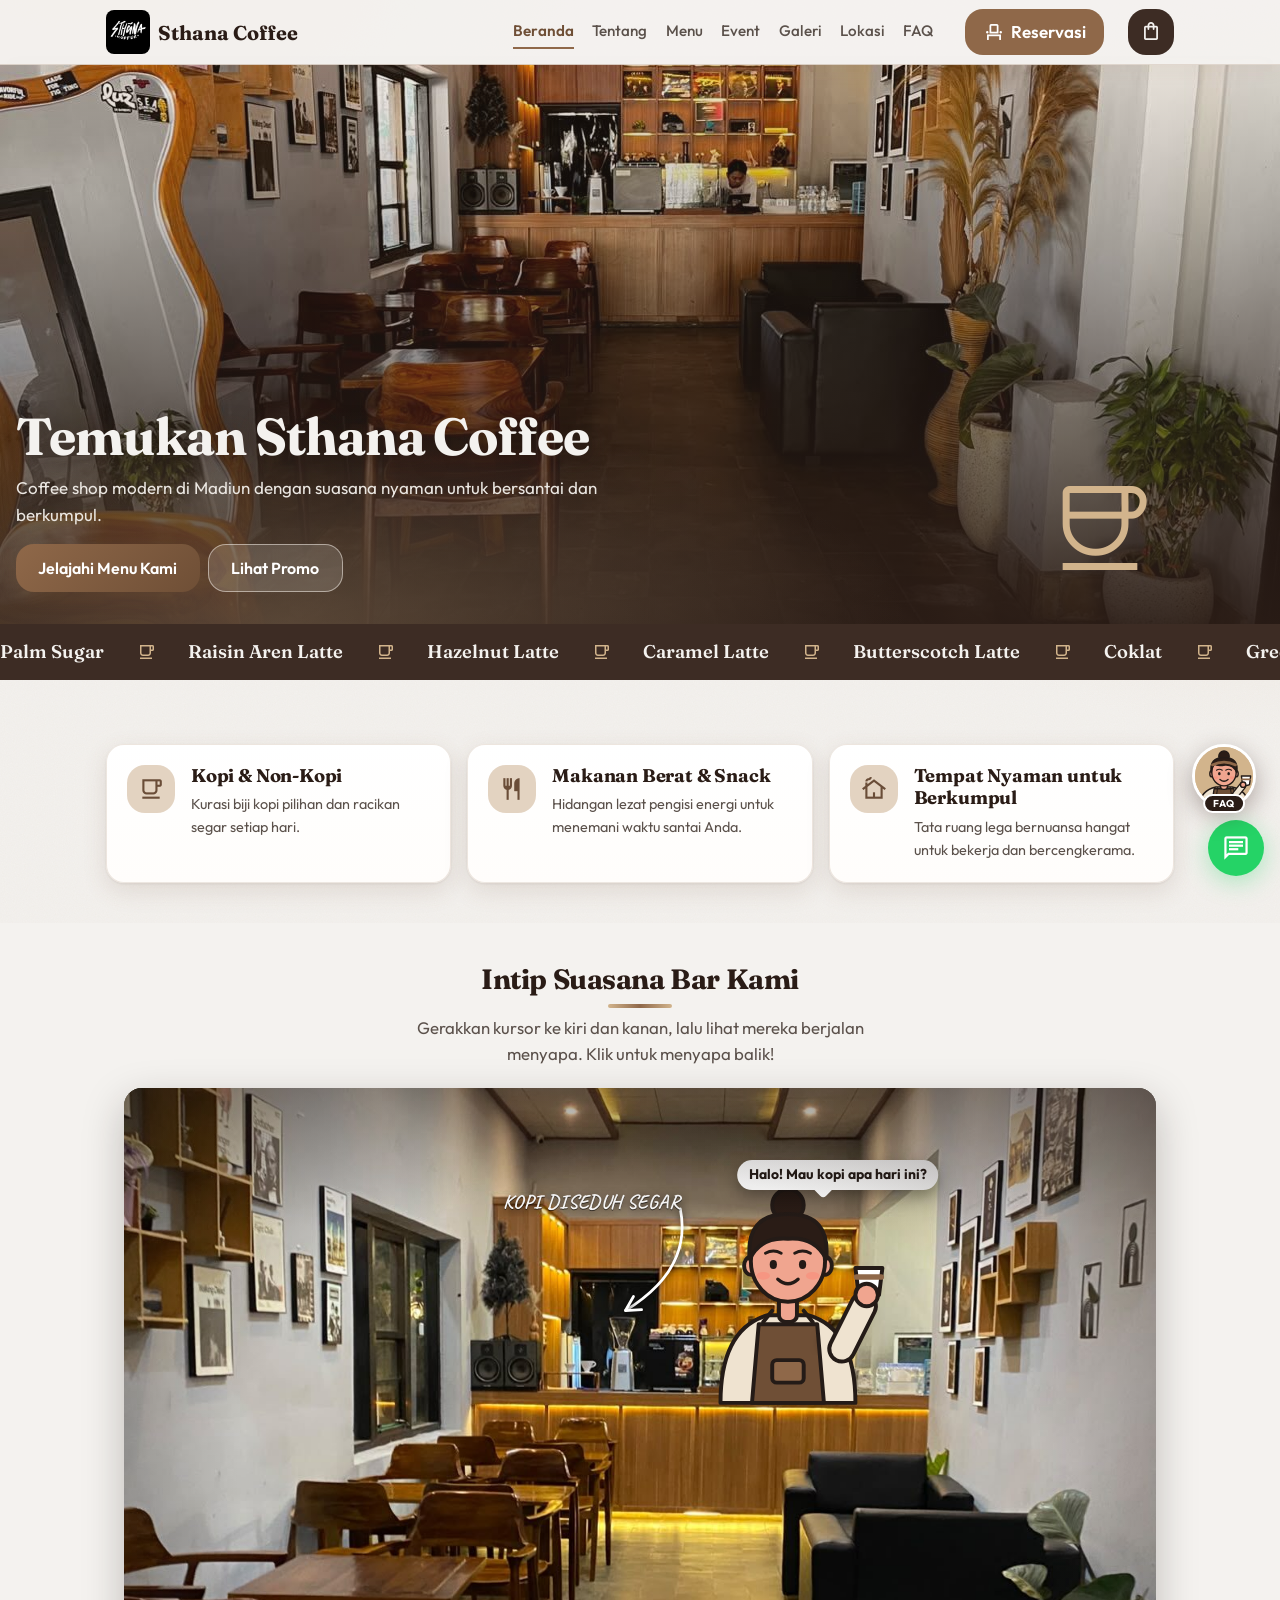
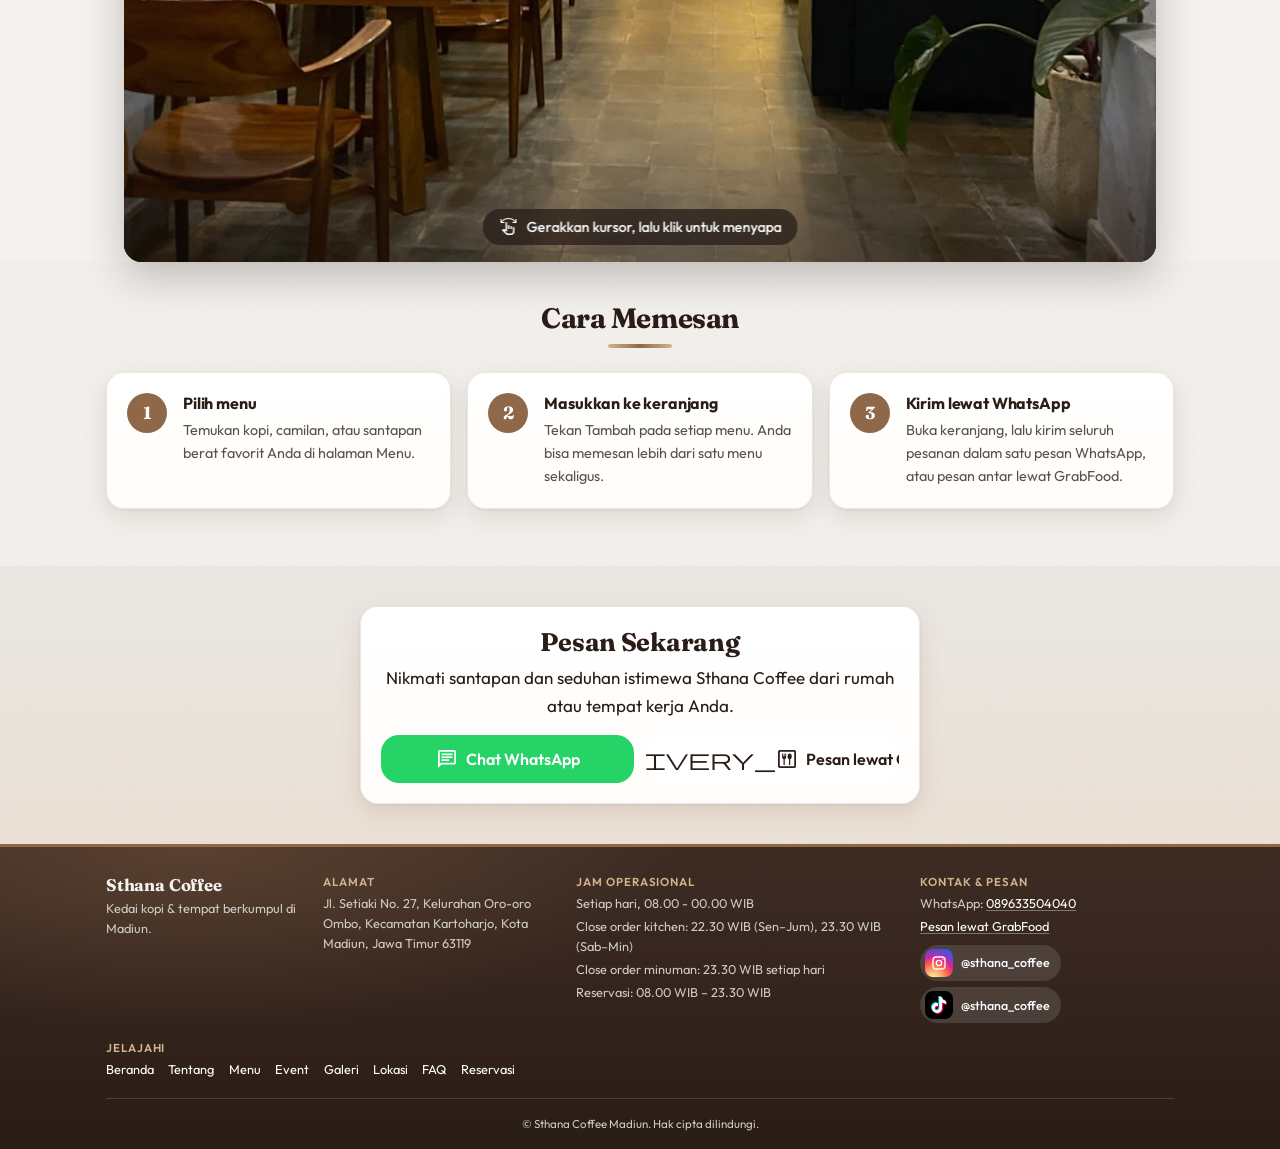
==== sthana-coffee-web-v6-kopi/index.html @ 9f163d25 "Initial commit: website Sthana Coffee" ====
<!DOCTYPE html>
<html lang="id">
<head>
  <meta charset="UTF-8">
  <meta name="viewport" content="width=device-width, initial-scale=1">
  <title>Sthana Coffee Madiun | Kopi, Makanan, dan Tempat Nyaman</title>
  <meta name="description" content="Coffee shop modern di Madiun dengan suasana nyaman untuk bersantai dan berkumpul.">
  <script>try{var r=document.documentElement;if(sessionStorage.getItem('sthana-seen'))r.classList.add('no-loader');if(sessionStorage.getItem('sthana-nav')){r.classList.add('trans-in');sessionStorage.removeItem('sthana-nav')}}catch(e){}</script>
  <link rel="preconnect" href="https://fonts.googleapis.com">
  <link rel="preconnect" href="https://fonts.gstatic.com" crossorigin>
  <link href="https://fonts.googleapis.com/css2?family=Fraunces:ital,opsz,wght@0,9..144,600;0,9..144,700;1,9..144,600&family=Outfit:wght@400;500;600;700&display=swap" rel="stylesheet">
  <link href="https://fonts.googleapis.com/css2?family=Material+Symbols+Outlined" rel="stylesheet">
  <link href="https://fonts.googleapis.com/css2?family=Caveat:wght@600;700&display=swap" rel="stylesheet">
  <link rel="stylesheet" href="style.css">
  <link rel="stylesheet" href="warm.css">
  <link rel="stylesheet" href="chatbot.css">
  <link rel="stylesheet" href="bar-scene.css">
</head>
<body data-page="home">

  <div class="preloader" id="preloader" aria-hidden="true">
    <img src="images/logo.png" alt="">
    <p>Sthana Coffee</p>
    <span class="preloader__bar"></span>
  </div>

  <header class="navbar">
    <div class="container navbar__inner">
      <a href="index.html" class="brand">
        <img src="images/logo.png" alt="Logo Sthana Coffee" class="brand__logo" width="44" height="44">
        <span class="brand__name">Sthana Coffee</span>
      </a>
      <nav class="navbar__links" aria-label="Navigasi utama"><a href="index.html" class="is-active" aria-current="page">Beranda</a><a href="tentang.html">Tentang</a><a href="menu.html">Menu</a><a href="event.html">Event</a><a href="galeri.html">Galeri</a><a href="lokasi.html">Lokasi</a><a href="faq.html">FAQ</a></nav>
      <a class="navbar__cta" href="reservasi.html"><span class="material-symbols-outlined">event_seat</span>Reservasi</a>
      <button class="navbar__cart" type="button" data-open-cart aria-label="Buka keranjang pesanan">
        <span class="material-symbols-outlined">shopping_bag</span>
        <span class="badge" data-cart-badge hidden>0</span>
      </button>
    </div>
  </header>

  <main>

      <section class="hero" id="hero">
        <img src="images/hero.jpg" alt="Suasana Sthana Coffee" class="hero__bg">
        <div class="container hero__content">
          <h1>Temukan Sthana Coffee</h1>
          <p>Coffee shop modern di Madiun dengan suasana nyaman untuk bersantai dan berkumpul.</p>
          <div class="hero__actions">
            <a href="menu.html" class="btn btn--primary">Jelajahi Menu Kami</a>
            <a href="menu.html#promo" class="btn btn--ghost">Lihat Promo</a>
          </div>
        </div>
      </section>

      <section class="section">
        <div class="container grid grid--3">
          <article class="card feature">
            <span class="material-symbols-outlined feature__icon">local_cafe</span>
            <div><h2>Kopi &amp; Non-Kopi</h2><p>Kurasi biji kopi pilihan dan racikan segar setiap hari.</p></div>
          </article>
          <article class="card feature">
            <span class="material-symbols-outlined feature__icon">restaurant</span>
            <div><h2>Makanan Berat &amp; Snack</h2><p>Hidangan lezat pengisi energi untuk menemani waktu santai Anda.</p></div>
          </article>
          <article class="card feature">
            <span class="material-symbols-outlined feature__icon">cottage</span>
            <div><h2>Tempat Nyaman untuk Berkumpul</h2><p>Tata ruang lega bernuansa hangat untuk bekerja dan bercengkerama.</p></div>
          </article>
        </div>
      </section>

      <section class="bar-section" id="suasana-bar" aria-labelledby="barTitle">
        <div class="container">
          <h2 class="section__title" id="barTitle">Intip Suasana Bar Kami</h2>
          <p class="section__lead">Gerakkan kursor ke kiri dan kanan, lalu lihat mereka berjalan menyapa. Klik untuk menyapa balik!</p>
        </div>
        <div class="bar-stage" id="barStage" tabindex="0" role="group" aria-label="Foto bar Sthana Coffee interaktif. Gunakan tombol panah kiri dan kanan untuk berpindah karakter, Enter untuk menyapa.">
          <div class="bar-scene" id="barScene">
            <img class="bar-scene__img" src="images/bar.jpg" alt="Bar dan area duduk Sthana Coffee dengan meja kayu dan sofa" width="1280" height="960" draggable="false">
            <svg class="bar-scene__arrows" viewBox="0 0 1280 960" preserveAspectRatio="none" aria-hidden="true"></svg>
          </div>
          <div class="bar-hint" aria-hidden="true"><span class="material-symbols-outlined">swipe</span><span class="bar-hint__mouse">Gerakkan kursor, lalu klik untuk menyapa</span><span class="bar-hint__touch">Geser jari, lalu ketuk untuk menyapa</span></div>
        </div>
      </section>

      <section class="section">
        <div class="container">
          <h2 class="section__title">Cara Memesan</h2>
          <ol class="grid grid--3 steps">
            <li class="card step"><span class="step__no">1</span><div><h3>Pilih menu</h3><p>Temukan kopi, camilan, atau santapan berat favorit Anda di halaman Menu.</p></div></li>
            <li class="card step"><span class="step__no">2</span><div><h3>Masukkan ke keranjang</h3><p>Tekan Tambah pada setiap menu. Anda bisa memesan lebih dari satu menu sekaligus.</p></div></li>
            <li class="card step"><span class="step__no">3</span><div><h3>Kirim lewat WhatsApp</h3><p>Buka keranjang, lalu kirim seluruh pesanan dalam satu pesan WhatsApp, atau pesan antar lewat GrabFood.</p></div></li>
          </ol>
        </div>
      </section>

      <section class="section section--alt" id="pesan-sekarang">
        <div class="container cta card">
          <h2>Pesan Sekarang</h2>
          <p>Nikmati santapan dan seduhan istimewa Sthana Coffee dari rumah atau tempat kerja Anda.</p>
          <div class="cta__actions">
            <a class="btn btn--wa" data-wa data-wa-text="Halo Sthana Coffee, saya ingin memesan." target="_blank" rel="noopener noreferrer"><span class="material-symbols-outlined">chat</span>Chat WhatsApp</a>
            <a class="btn btn--light" data-grab target="_blank" rel="noopener noreferrer"><span class="material-symbols-outlined">delivery_dining</span>Pesan lewat GrabFood</a>
          </div>
        </div>
      </section>
  </main>

  <footer class="footer"><div class="container">
    <div class="footer__grid">
      <div class="footer__col footer__brand">
        <h2>Sthana Coffee</h2>
        <p>Kedai kopi &amp; tempat berkumpul di Madiun.</p>
      </div>
      <div class="footer__col">
        <h3>Alamat</h3>
        <p data-address></p>
      </div>
      <div class="footer__col">
        <h3>Jam Operasional</h3>
        <p>Setiap hari, <span data-hours></span></p>
        <p>Close order kitchen: <span data-kitchen-weekday></span> (Sen&ndash;Jum), <span data-kitchen-weekend></span> (Sab&ndash;Min)</p>
        <p>Close order minuman: <span data-drink-close></span> setiap hari</p>
        <p>Reservasi: <span data-reserve-start></span> &ndash; <span data-reserve-end></span></p>
      </div>
      <div class="footer__col">
        <h3>Kontak &amp; Pesan</h3>
        <p>WhatsApp: <a data-wa data-wa-text="Halo Sthana Coffee, saya ingin bertanya." target="_blank" rel="noopener noreferrer"><span data-wa-label></span></a></p>
        <p><a data-grab target="_blank" rel="noopener noreferrer">Pesan lewat GrabFood</a></p>
        <div class="socials socials--sm"><a class="social social--ig" href="https://www.instagram.com/sthana_coffee" target="_blank" rel="noopener noreferrer" aria-label="Instagram Sthana Coffee"><span class="social__ico"><svg viewBox="0 0 24 24" width="18" height="18" fill="none" stroke="currentColor" stroke-width="2" stroke-linecap="round" stroke-linejoin="round" aria-hidden="true"><rect x="3" y="3" width="18" height="18" rx="5"/><circle cx="12" cy="12" r="4"/><circle cx="17.5" cy="6.5" r="1" fill="currentColor" stroke="none"/></svg></span><span>@sthana_coffee</span></a><a class="social social--tt" href="https://www.tiktok.com/@sthana_coffee" target="_blank" rel="noopener noreferrer" aria-label="TikTok Sthana Coffee"><span class="social__ico"><svg viewBox="0 0 24 24" width="18" height="18" fill="currentColor" aria-hidden="true"><path d="M12.525.02c1.31-.02 2.61-.01 3.91-.02.08 1.53.63 3.09 1.75 4.17 1.12 1.11 2.7 1.62 4.24 1.79v4.03c-1.44-.05-2.89-.35-4.2-.97-.57-.26-1.1-.59-1.62-.93-.01 2.92.01 5.84-.02 8.75-.08 1.4-.54 2.79-1.35 3.94-1.31 1.92-3.58 3.17-5.91 3.21-1.43.08-2.86-.31-4.08-1.03-2.02-1.19-3.44-3.37-3.65-5.71-.02-.5-.03-1-.01-1.49.18-1.9 1.12-3.72 2.58-4.96 1.66-1.44 3.98-2.13 6.15-1.72.02 1.48-.04 2.96-.04 4.44-.99-.32-2.15-.23-3.02.37-.63.41-1.11 1.04-1.36 1.75-.21.51-.15 1.07-.14 1.61.24 1.64 1.82 3.02 3.5 2.87 1.12-.01 2.19-.66 2.77-1.61.19-.33.4-.67.41-1.06.1-1.79.06-3.57.07-5.36.01-4.03-.01-8.05.02-12.07z"/></svg></span><span>@sthana_coffee</span></a></div>
      </div>
      <div class="footer__col footer__links">
        <h3>Jelajahi</h3>
        <nav aria-label="Navigasi footer"><a href="index.html">Beranda</a><a href="tentang.html">Tentang</a><a href="menu.html">Menu</a><a href="event.html">Event</a><a href="galeri.html">Galeri</a><a href="lokasi.html">Lokasi</a><a href="faq.html">FAQ</a><a href="reservasi.html">Reservasi</a></nav>
      </div>
    </div>
    <p class="footer__copy">&copy; Sthana Coffee Madiun. Hak cipta dilindungi.</p>
  </div></footer>

  <a class="wa-float" data-wa target="_blank" rel="noopener noreferrer" aria-label="Chat lewat WhatsApp"><span class="material-symbols-outlined">chat</span></a>

  <nav class="tabbar" aria-label="Navigasi bawah"><a href="index.html" class="is-active" aria-current="page"><span class="material-symbols-outlined">home</span>Beranda</a><a href="menu.html"><span class="material-symbols-outlined">local_cafe</span>Menu</a><a href="reservasi.html"><span class="material-symbols-outlined">event_seat</span>Reservasi</a><a href="menu.html#promo"><span class="material-symbols-outlined">sell</span>Promo</a><button type="button" data-open-more><span class="material-symbols-outlined">more_horiz</span>Lainnya</button></nav>

  <div class="modal" id="moreModal" hidden><div class="modal__sheet" role="dialog" aria-modal="true" aria-labelledby="moreTitle"><button class="modal__close" data-close type="button" aria-label="Tutup"><span class="material-symbols-outlined">close</span></button><h3 id="moreTitle">Jelajahi Lainnya</h3><nav class="morelinks"><a href="tentang.html"><span class="material-symbols-outlined">info</span>Tentang</a><a href="event.html"><span class="material-symbols-outlined">celebration</span>Event</a><a href="galeri.html"><span class="material-symbols-outlined">photo_library</span>Galeri</a><a href="lokasi.html"><span class="material-symbols-outlined">near_me</span>Lokasi</a><a href="faq.html"><span class="material-symbols-outlined">help</span>FAQ</a></nav><div class="socials socials--light"><a class="social social--ig" href="https://www.instagram.com/sthana_coffee" target="_blank" rel="noopener noreferrer" aria-label="Instagram Sthana Coffee"><span class="social__ico"><svg viewBox="0 0 24 24" width="18" height="18" fill="none" stroke="currentColor" stroke-width="2" stroke-linecap="round" stroke-linejoin="round" aria-hidden="true"><rect x="3" y="3" width="18" height="18" rx="5"/><circle cx="12" cy="12" r="4"/><circle cx="17.5" cy="6.5" r="1" fill="currentColor" stroke="none"/></svg></span><span>@sthana_coffee</span></a><a class="social social--tt" href="https://www.tiktok.com/@sthana_coffee" target="_blank" rel="noopener noreferrer" aria-label="TikTok Sthana Coffee"><span class="social__ico"><svg viewBox="0 0 24 24" width="18" height="18" fill="currentColor" aria-hidden="true"><path d="M12.525.02c1.31-.02 2.61-.01 3.91-.02.08 1.53.63 3.09 1.75 4.17 1.12 1.11 2.7 1.62 4.24 1.79v4.03c-1.44-.05-2.89-.35-4.2-.97-.57-.26-1.1-.59-1.62-.93-.01 2.92.01 5.84-.02 8.75-.08 1.4-.54 2.79-1.35 3.94-1.31 1.92-3.58 3.17-5.91 3.21-1.43.08-2.86-.31-4.08-1.03-2.02-1.19-3.44-3.37-3.65-5.71-.02-.5-.03-1-.01-1.49.18-1.9 1.12-3.72 2.58-4.96 1.66-1.44 3.98-2.13 6.15-1.72.02 1.48-.04 2.96-.04 4.44-.99-.32-2.15-.23-3.02.37-.63.41-1.11 1.04-1.36 1.75-.21.51-.15 1.07-.14 1.61.24 1.64 1.82 3.02 3.5 2.87 1.12-.01 2.19-.66 2.77-1.61.19-.33.4-.67.41-1.06.1-1.79.06-3.57.07-5.36.01-4.03-.01-8.05.02-12.07z"/></svg></span><span>@sthana_coffee</span></a></div></div></div>
  <script src="script.js"></script>
  <script src="chatbot.js"></script>
  <script src="bar-scene.js"></script>
</body>
</html>
---- sthana-coffee-web-v6-kopi/style.css ----
/* ==========================================================
   Sthana Coffee Madiun - style.css
   Daftar isi: 1 Variabel | 2 Reset & Dasar | 3 Layout | 4 Komponen
               5 Navbar | 6 Seksi | 7 Footer & Mengambang | 8 Responsif
   ========================================================== */

/* 1. VARIABEL (token desain dari Stitch) */
:root {
  --c-primary: #2a1c16;
  --c-brown: #3d2c24;
  --c-accent: #8f6849;
  --c-accent-dark: #6f4f36;
  --c-bg: #f4f2ef;
  --c-bg-alt: #eae7e3;
  --c-bg-soft: #dedad5;
  --c-white: #ffffff;
  --c-text: #241b17;
  --c-muted: #5b514b;
  --c-tint: #e3d3c1;
  --c-tint-text: #6a4d38;
  --c-wa: #25d366;
  --c-latte: #d2b48c;
  --c-grab: #00b14f;
  --font-head: 'Fraunces', Georgia, serif;
  --font-body: 'Outfit', system-ui, sans-serif;
  --radius: 12px;
  --shadow: 0 2px 10px rgba(62, 39, 35, 0.08);
  --nav-h: 64px;
}

/* 2. RESET & DASAR */
*, *::before, *::after { box-sizing: border-box; }
html { scroll-behavior: smooth; scroll-padding-top: calc(var(--nav-h) + 8px); }
body {
  margin: 0; padding: var(--nav-h) 0 76px;
  font: 400 16px/1.6 var(--font-body); color: var(--c-text); background: var(--c-bg);
}
img { max-width: 100%; display: block; }
h1, h2, h3, h4 { font-family: var(--font-head); color: var(--c-primary); margin: 0 0 .4rem; line-height: 1.2; font-weight: 700; letter-spacing: -.01em; font-optical-sizing: auto; }
h4 { font-family: var(--font-body); font-weight: 600; font-size: 1rem; }
p { margin: 0 0 .5rem; }
a { color: inherit; text-decoration: none; }
:focus-visible { outline: 3px solid var(--c-accent); outline-offset: 2px; }
.material-symbols-outlined { font-size: 22px; line-height: 1; }
@media (prefers-reduced-motion: reduce) { html { scroll-behavior: auto; } * { transition: none !important; } }

/* 3. LAYOUT */
.container { width: 100%; max-width: 1100px; margin: 0 auto; padding: 0 1rem; }
.section { padding: 2.5rem 0; }
.section--alt { background: var(--c-bg-alt); }
.section__title { font-size: 1.75rem; text-align: center; }
.section__lead { text-align: center; color: var(--c-muted); max-width: 520px; margin: 0 auto 1.5rem; }
.subtitle { font-size: 1.4rem; text-align: center; margin: 2.5rem 0 1rem; }
.center { text-align: center; margin-top: 1.5rem; }
.grid { display: grid; gap: 1rem; margin-top: 1.5rem; }

/* 4. KOMPONEN */
.btn {
  display: inline-flex; align-items: center; justify-content: center; gap: .5rem;
  min-height: 48px; padding: .5rem 1.4rem; border: 0; border-radius: var(--radius);
  font: 600 1rem var(--font-body); cursor: pointer; transition: transform .15s, background .15s;
}
.btn:active { transform: scale(.97); }
.btn--primary { background: var(--c-accent); color: var(--c-white); }
.btn--primary:hover { background: var(--c-accent-dark); }
.btn--accent { background: var(--c-accent); color: var(--c-white); }
.btn--ghost { background: rgba(255, 250, 243, .15); color: var(--c-white); border: 1px solid rgba(255, 250, 243, .5); }
.btn--soft { background: var(--c-bg-soft); color: var(--c-primary); }
.btn--soft:hover { background: #cfcac4; }
.btn--light { background: var(--c-white); color: var(--c-primary); }
.btn--wa { background: var(--c-wa); color: var(--c-white); }
.btn--grab { background: var(--c-grab); color: var(--c-white); }
.btn--block { width: 100%; margin-top: 1rem; }

.card { background: var(--c-white); border-radius: var(--radius); padding: 1.25rem; box-shadow: var(--shadow); }
.feature { display: flex; gap: 1rem; align-items: flex-start; }
.feature h2, .feature h3 { font-size: 1.15rem; }
.feature p { color: var(--c-muted); font-size: .9rem; margin: 0; }
.feature__icon {
  flex: none; width: 48px; height: 48px; display: grid; place-items: center;
  border-radius: var(--radius); background: var(--c-tint); color: var(--c-tint-text); font-size: 26px;
}

.media { position: relative; overflow: hidden; border-radius: var(--radius); background: var(--c-bg-soft); aspect-ratio: 4 / 3; }
.media img { width: 100%; height: 100%; object-fit: cover; }
.media::before { /* placeholder bila foto belum ada */
  content: 'local_cafe'; font-family: 'Material Symbols Outlined'; font-size: 40px;
  position: absolute; inset: 0; display: grid; place-items: center; color: var(--c-accent); opacity: .5;
}
.media img { position: relative; z-index: 1; }
.img-missing { visibility: hidden; }

.pills { display: flex; gap: .5rem; overflow-x: auto; padding: .25rem 0 .75rem; justify-content: flex-start; }
.pill {
  flex: none; padding: .45rem 1rem; border: 0; border-radius: 999px; cursor: pointer;
  font: 500 .9rem var(--font-body); background: var(--c-white); color: var(--c-muted); box-shadow: var(--shadow);
}
.pill[aria-pressed="true"] { background: var(--c-brown); color: var(--c-bg-soft); }

.search { position: relative; max-width: 520px; margin: 0 auto 1rem; }
.search .material-symbols-outlined { position: absolute; left: 14px; top: 13px; color: #827472; }
.search input {
  width: 100%; padding: .75rem 1rem .75rem 2.8rem; border: 1px solid transparent; border-radius: var(--radius);
  font: inherit; background: var(--c-white); box-shadow: var(--shadow);
}

.empty { text-align: center; padding: 3rem 1rem; }
.empty .material-symbols-outlined { font-size: 48px; color: var(--c-accent); }

/* Kartu produk (dirender oleh script.js) */
.grid--products { grid-template-columns: repeat(2, 1fr); }
.product { display: flex; flex-direction: column; gap: .5rem; padding: .75rem; transition: transform .2s; }
.product:hover { transform: translateY(-2px); }
.product__head { display: flex; justify-content: space-between; gap: .5rem; align-items: flex-start; }
.product__name { font: 600 1rem var(--font-body); margin: 0; }
.product__price { font-weight: 700; color: var(--c-accent-dark); white-space: nowrap; }
.product__desc { font-size: .85rem; color: var(--c-muted); margin: 0; flex: 1; }
.category-title { display: flex; justify-content: space-between; align-items: baseline; margin: 2rem 0 0; font-size: 1.4rem; }
.category-title small { font: 500 .85rem var(--font-body); color: var(--c-muted); }

/* 5. NAVBAR */
.navbar { position: fixed; inset: 0 0 auto; z-index: 50; background: rgba(244, 242, 239, .92); backdrop-filter: blur(12px); box-shadow: 0 1px 8px rgba(62, 39, 35, .06); }
.navbar__inner { height: var(--nav-h); display: flex; align-items: center; justify-content: space-between; }
.brand { display: flex; align-items: center; gap: .5rem; }
.brand__logo { border-radius: 8px; object-fit: contain; }
.brand__name { font: 700 1.25rem var(--font-head); color: var(--c-primary); }
.navbar__links { display: none; gap: 1.75rem; }
.navbar__links a, .drawer a { font-weight: 500; color: var(--c-muted); padding: .25rem 0; border-bottom: 2px solid transparent; }
.navbar__links a.is-active, .drawer a.is-active { color: var(--c-accent-dark); font-weight: 600; border-color: var(--c-accent); }
.navbar__toggle { width: 44px; height: 44px; border: 0; border-radius: var(--radius); background: var(--c-bg-soft); color: var(--c-primary); cursor: pointer; }
.drawer { display: flex; flex-direction: column; gap: .25rem; padding: .5rem 1rem 1rem; background: var(--c-bg-alt); }
.drawer[hidden] { display: none; }
.drawer a { padding: .6rem 0; }

.tabbar { position: fixed; inset: auto 0 0; z-index: 50; display: flex; justify-content: space-around; height: 64px; background: rgba(244, 242, 239, .95); box-shadow: 0 -2px 12px rgba(62, 39, 35, .08); }
.tabbar a { display: flex; flex-direction: column; align-items: center; justify-content: center; min-width: 56px; font-size: 11px; font-weight: 500; color: var(--c-muted); }
.tabbar a.is-active { color: var(--c-accent-dark); font-weight: 700; }

/* 6. SEKSI */
.hero { position: relative; min-height: 460px; display: flex; align-items: flex-end; background: var(--c-brown); color: var(--c-white); overflow: hidden; }
.hero__bg { position: absolute; inset: 0; width: 100%; height: 100%; object-fit: cover; }
.hero::after { content: ''; position: absolute; inset: 0; background: linear-gradient(to top, rgba(42, 28, 22, .95), rgba(42, 28, 22, .35)); }
.hero__content { position: relative; z-index: 2; padding-bottom: 2rem; max-width: 640px; margin-left: 0; }
.hero h1 { color: var(--c-bg); font-size: 2.25rem; }
.hero p { color: #ebe7e2; }
.hero__actions { display: flex; flex-direction: column; gap: .5rem; margin-top: 1rem; }

.step { display: flex; gap: 1rem; align-items: flex-start; }
.steps { list-style: none; padding: 0; }
.step h3 { font: 700 1rem var(--font-body); }
.step p { font-size: .9rem; color: var(--c-muted); margin: 0; }
.step__no { flex: none; width: 40px; height: 40px; display: grid; place-items: center; border-radius: 50%; background: var(--c-accent); color: var(--c-white); font: 700 1.1rem var(--font-head); }

.cta { max-width: 560px; text-align: center; }
.cta__actions { display: flex; flex-direction: column; gap: .5rem; margin-top: 1rem; }

.about { display: grid; gap: 1.25rem; align-items: center; margin-top: 1.25rem; }
.offer { padding: .75rem; }
.offer h4 { margin-top: .75rem; font-family: var(--font-head); font-size: 1.15rem; }
.offer p { font-size: .9rem; color: var(--c-muted); margin: 0; }

.grid--gallery { grid-template-columns: repeat(2, 1fr); }
.gallery__item { aspect-ratio: 4 / 3; }

.map iframe { width: 100%; height: 280px; border: 0; border-radius: var(--radius); margin-bottom: 1rem; }
.map .btn { width: 100%; }
.location { display: grid; gap: 1rem; margin-top: 1.5rem; }
.location__info { display: flex; flex-direction: column; gap: 1rem; }

/* 7. FOOTER & KOMPONEN MENGAMBANG */
.footer { background: var(--c-brown); color: var(--c-bg); padding: 2.5rem 0; }
.footer h2 { color: var(--c-bg); }
.footer p { color: #cfcac4; }
.footer__inner { display: flex; flex-direction: column; gap: 1.5rem; }
.footer__actions { display: flex; flex-direction: column; gap: .5rem; }
.footer__copy { text-align: center; font-size: .8rem; border-top: 1px solid rgba(255, 255, 255, .15); padding-top: 1rem; margin: 0; }

.wa-float { position: fixed; right: 16px; bottom: 80px; z-index: 50; width: 56px; height: 56px; display: grid; place-items: center; border-radius: 50%; background: var(--c-wa); color: var(--c-white); box-shadow: 0 6px 24px rgba(37, 211, 102, .35); transition: transform .15s; }
.wa-float:hover { transform: scale(1.08); }
.wa-float .material-symbols-outlined { font-size: 28px; }

.modal { position: fixed; inset: 0; z-index: 100; display: flex; align-items: flex-end; justify-content: center; background: rgba(42, 28, 22, .45); }
.modal[hidden] { display: none; }
.modal__sheet { position: relative; width: 100%; max-width: 480px; padding: 1.5rem; border-radius: 20px 20px 0 0; background: var(--c-white); }
.modal__label { font-size: .85rem; color: var(--c-muted); margin: 0; }
.modal__close { position: absolute; top: 12px; right: 12px; width: 40px; height: 40px; border: 0; border-radius: 50%; background: var(--c-bg-soft); cursor: pointer; }

/* 8. RESPONSIF (mobile-first: <640 ponsel, 640+ tablet, 1024+ laptop) */
@media (min-width: 640px) {
  .grid--3 { grid-template-columns: repeat(2, 1fr); }
  .grid--4 { grid-template-columns: repeat(2, 1fr); }
  .grid--products { grid-template-columns: repeat(2, 1fr); }
  .hero__actions, .cta__actions { flex-direction: row; }
  .cta__actions .btn { flex: 1; }
}
@media (min-width: 1024px) {
  body { padding-bottom: 0; }
  .navbar__links { display: flex; }
  .navbar__toggle, .drawer, .tabbar { display: none; }
  .wa-float { bottom: 24px; }
  .grid--3 { grid-template-columns: repeat(3, 1fr); }
  .grid--4 { grid-template-columns: repeat(4, 1fr); }
  .grid--products { grid-template-columns: repeat(3, 1fr); }
  #featuredGrid { grid-template-columns: repeat(4, 1fr); }
  .grid--gallery { grid-template-columns: repeat(3, 1fr); }
  .hero { min-height: 560px; }
  .hero h1 { font-size: 3.25rem; }
  .about { grid-template-columns: 1fr 1fr; }
  .location { grid-template-columns: 3fr 2fr; }
  .map iframe { height: 380px; }
  .footer__inner { flex-direction: row; justify-content: space-between; align-items: flex-start; flex-wrap: wrap; }
  .footer__copy { width: 100%; }
  .modal { align-items: center; }
  .modal__sheet { border-radius: 20px; }
}

/* ==========================================================
   9. ANIMASI & HIASAN (ditambahkan)
   Urutan tampil: preloader -> hero (teks + biji kopi melayang)
   -> elemen muncul saat di-scroll. Semua mati otomatis bila
   perangkat memakai "reduce motion".
   ========================================================== */
@keyframes fadeUp { from { opacity: 0; transform: translateY(24px); } to { opacity: 1; transform: none; } }
@keyframes fadeIn { from { opacity: 0; } to { opacity: 1; } }
@keyframes sheetUp { from { opacity: 0; transform: translateY(40px); } to { opacity: 1; transform: none; } }
@keyframes kenburns { from { transform: scale(1); } to { transform: scale(1.12) translate(-1.5%, -1%); } }
@keyframes rise {
  0% { opacity: 0; transform: translate3d(0, 0, 0) rotate(0); }
  15% { opacity: .6; }
  100% { opacity: 0; transform: translate3d(var(--x), -560px, 0) rotate(360deg); }
}
@keyframes glow { 0%, 100% { box-shadow: 0 0 0 0 rgba(143, 104, 73, .5); } 50% { box-shadow: 0 0 0 10px rgba(143, 104, 73, 0); } }
@keyframes pulseRing {
  0% { box-shadow: 0 6px 24px rgba(37, 211, 102, .35), 0 0 0 0 rgba(37, 211, 102, .55); }
  70%, 100% { box-shadow: 0 6px 24px rgba(37, 211, 102, .35), 0 0 0 18px rgba(37, 211, 102, 0); }
}
@keyframes pop { 0% { transform: scale(1); } 40% { transform: translateY(-4px) scale(1.25); } 100% { transform: scale(1); } }
@keyframes loaderPulse { 0%, 100% { transform: scale(1); } 50% { transform: scale(1.08); } }
@keyframes loaderBar { from { transform: scaleX(0); } to { transform: scaleX(1); } }
@keyframes autoHide { to { opacity: 0; visibility: hidden; } }

/* Preloader */
.preloader {
  position: fixed; inset: 0; z-index: 200; display: flex; flex-direction: column; gap: 1rem;
  align-items: center; justify-content: center; background: var(--c-brown); color: var(--c-bg);
  transition: opacity .6s ease, visibility .6s ease; animation: autoHide .01s 4s forwards;
}
.preloader.is-hidden { opacity: 0; visibility: hidden; }
.preloader img { width: 96px; height: 96px; border-radius: 50%; animation: loaderPulse 1.4s ease-in-out infinite; }
.preloader p { margin: 0; font: 700 1.5rem var(--font-head); }
.preloader__bar { width: 120px; height: 3px; border-radius: 3px; background: var(--c-accent); transform-origin: left; animation: loaderBar 1.6s ease-out forwards; }

/* Progress scroll & navbar */
.scroll-progress { position: fixed; top: 0; left: 0; width: 100%; height: 3px; z-index: 60; transform: scaleX(0); transform-origin: left; background: linear-gradient(90deg, var(--c-accent), var(--c-accent-dark)); }
.navbar { transition: box-shadow .3s, background .3s; }
.navbar.is-scrolled { background: rgba(244, 242, 239, .98); box-shadow: 0 4px 18px rgba(62, 39, 35, .15); }
.brand__logo { transition: transform .4s; }
.brand:hover .brand__logo { transform: rotate(-12deg) scale(1.12); }

/* Hero */
.hero__bg { animation: kenburns 20s ease-in-out infinite alternate; }
.hero__content > * { opacity: 0; animation: fadeUp .9s cubic-bezier(.2, .7, .2, 1) forwards; }
.hero__content h1 { animation-delay: .8s; }
.hero__content p { animation-delay: 1s; }
.hero__content .hero__actions { animation-delay: 1.2s; }
.hero .btn--primary { animation: fadeUp .9s 1.2s cubic-bezier(.2, .7, .2, 1) backwards, glow 2.6s 2.4s infinite; }
.hero__fx { position: absolute; inset: 0; z-index: 1; overflow: hidden; pointer-events: none; }
.bean {
  position: absolute; bottom: -20px; width: var(--s); height: calc(var(--s) * 1.4); border-radius: 50%;
  background: var(--c-latte); opacity: 0; animation: rise var(--t) linear var(--dl) infinite;
}
.bean::after { content: ''; position: absolute; left: 50%; top: 12%; width: 2px; height: 76%; border-radius: 2px; background: rgba(42, 28, 22, .55); transform: translateX(-50%) rotate(14deg); }

/* Muncul saat scroll (kelas diberikan oleh script.js) */
.reveal { opacity: 0; transform: translateY(28px); transition: opacity .7s ease var(--d, 0s), transform .7s cubic-bezier(.2, .7, .2, 1) var(--d, 0s); }
.reveal.is-inview { opacity: 1; transform: none; }
.section__title::after { content: ''; display: block; width: 64px; height: 3px; margin: .5rem auto 0; border-radius: 3px; background: var(--c-accent); transition: width .8s .3s ease; }
.section__title.reveal:not(.is-inview)::after { width: 0; }

/* Interaksi */
.btn { position: relative; overflow: hidden; }
.btn::after { content: ''; position: absolute; top: 0; left: -75%; width: 50%; height: 100%; background: linear-gradient(120deg, transparent, rgba(255, 255, 255, .45), transparent); transform: skewX(-20deg); transition: left .6s; pointer-events: none; }
.btn:hover::after { left: 130%; }
.card { transition: box-shadow .3s, transform .3s; }
.card:hover { box-shadow: 0 10px 26px rgba(62, 39, 35, .16); }
.feature__icon, .step__no { transition: transform .35s cubic-bezier(.3, 1.6, .5, 1); }
.card:hover .feature__icon { transform: rotate(-8deg) scale(1.12); }
.card:hover .step__no { transform: scale(1.15); }
.product .media img, .offer .media img, .gallery__item img { transition: transform .6s ease; }
.product:hover .media img, .offer:hover .media img, .gallery__item:hover img { transform: scale(1.08); }
.pill { transition: background .2s, color .2s, transform .2s; }
.pill:hover { transform: translateY(-2px); }
.wa-float { animation: pulseRing 2.4s infinite; }
.tabbar a.is-active .material-symbols-outlined { animation: pop .45s; }
.modal:not([hidden]) { animation: fadeIn .25s; }
.modal:not([hidden]) .modal__sheet { animation: sheetUp .35s cubic-bezier(.2, .8, .2, 1); }

@media (prefers-reduced-motion: reduce) {
  *, *::before, *::after { animation: none !important; }
  .hero__content > * { opacity: 1; }
  .preloader { display: none; }
  .reveal { opacity: 1; transform: none; }
}

/* Foto menu: rasio persegi agar foto minuman (potret) tidak terpotong berlebihan */
.product .media { aspect-ratio: 1 / 1; }
.product .media img { object-position: center 45%; }

/* Form pesanan (modal) */
.modal__sheet { max-height: 92vh; overflow-y: auto; }
.modal__price { margin: 0 0 1rem; font-weight: 700; color: var(--c-accent-dark); }
.opt { border: 0; padding: 0; margin: 0 0 1rem; min-width: 0; }
.opt[hidden] { display: none; }
.opt legend, .opt__label { padding: 0; margin-bottom: .45rem; font-weight: 600; font-size: .9rem; }
.opt--row { display: flex; align-items: center; justify-content: space-between; gap: 1rem; }
.opt--row .opt__label { margin: 0; }
.chips { display: flex; gap: .5rem; }
.chip { position: relative; flex: 1; }
.chip input { position: absolute; inset: 0; width: 100%; height: 100%; margin: 0; opacity: 0; cursor: pointer; }
.chip span { display: block; padding: .65rem .5rem; text-align: center; font-weight: 600; border-radius: var(--radius); background: var(--c-bg-soft); color: var(--c-muted); transition: background .2s, color .2s; }
.chip input:checked + span { background: var(--c-brown); color: var(--c-bg-soft); }
.chip input:focus-visible + span { outline: 3px solid var(--c-accent); outline-offset: 2px; }
.qty { display: flex; align-items: center; gap: .75rem; }
.qty button { width: 44px; height: 44px; border: 0; border-radius: 50%; background: var(--c-bg-soft); color: var(--c-primary); font: 700 1.4rem var(--font-body); cursor: pointer; }
.qty button:active { transform: scale(.92); }
.qty output { min-width: 2.2ch; text-align: center; font-weight: 700; font-size: 1.25rem; }
.order__total { display: flex; align-items: baseline; justify-content: space-between; margin-top: .25rem; padding: .75rem 0 0; border-top: 1px dashed #d3cdc6; }
.order__total strong { font-size: 1.3rem; color: var(--c-primary); }

/* Logo baru (tulisan putih di latar hitam) & tombol Pesan di kartu menu */
.brand__logo { width: 44px; height: 44px; }
.preloader img { border-radius: 16px; }
.product .btn--primary { background: var(--c-brown); }
.product .btn--primary:hover { background: var(--c-primary); }

/* ==========================================================
   10. MULTI-HALAMAN & KERANJANG
   ========================================================== */
.no-loader .preloader { display: none; }
body { font-size: 17px; }
.navbar__inner { gap: .75rem; }
.navbar__links { margin-left: auto; }
.navbar__cart { position: relative; flex: none; width: 46px; height: 46px; border: 0; border-radius: var(--radius); background: var(--c-brown); color: var(--c-bg); cursor: pointer; margin-left: auto; }
.navbar__links + .navbar__cart { margin-left: 1.25rem; }
.badge { position: absolute; top: -6px; right: -6px; min-width: 22px; height: 22px; padding: 0 5px; display: grid; place-items: center; border-radius: 999px; background: var(--c-accent); color: var(--c-white); font: 700 .75rem var(--font-body); }
.badge[hidden] { display: none; }
.section--page { padding-top: 3rem; min-height: 70vh; }
.section--page .section__title { font-size: 2.2rem; }
.hero h1 { font-weight: 700; letter-spacing: -.02em; }

.cart-bar { position: fixed; left: 16px; right: 88px; bottom: 76px; z-index: 55; display: flex; align-items: center; gap: .6rem; min-height: 52px; padding: .5rem 1rem; border: 0; border-radius: var(--radius); background: var(--c-brown); color: var(--c-bg); font: 500 .95rem var(--font-body); cursor: pointer; box-shadow: 0 8px 24px rgba(42, 28, 22, .3); animation: sheetUp .3s ease; }
.cart-bar[hidden] { display: none; }
.cart-bar strong { margin-left: auto; color: var(--c-latte); font-weight: 600; }
.toast { position: fixed; left: 50%; bottom: 140px; z-index: 120; transform: translateX(-50%); max-width: calc(100% - 32px); padding: .7rem 1.1rem; border-radius: 999px; background: var(--c-primary); color: var(--c-bg); font-size: .92rem; text-align: center; animation: fadeUp .3s ease; }
.toast[hidden] { display: none; }

.field { display: block; }
.field input { width: 100%; padding: .7rem .9rem; border: 1px solid #d3cdc6; border-radius: var(--radius); font: inherit; background: var(--c-bg); }
.field input:focus-visible { outline: 3px solid var(--c-accent); outline-offset: 1px; }
.lines { list-style: none; margin: 1rem 0; padding: 0; display: flex; flex-direction: column; gap: .75rem; }
.line { display: flex; align-items: center; gap: .75rem; padding-bottom: .75rem; border-bottom: 1px dashed #d3cdc6; }
.line img { width: 56px; height: 56px; flex: none; object-fit: cover; border-radius: 10px; background: var(--c-bg-soft); }
.line__info { flex: 1; min-width: 0; display: flex; flex-direction: column; }
.line__info strong { font-weight: 600; }
.line__info small { color: var(--c-muted); }
.line__info span { font-weight: 700; color: var(--c-accent-dark); }
.qty--sm { gap: .4rem; }
.qty--sm button { width: 36px; height: 36px; font-size: 1.15rem; }
.qty--sm output { font-size: 1rem; min-width: 1.6ch; }
.empty--cart { padding: 1.5rem 0; }
.empty--cart[hidden], #cartForm[hidden] { display: none; }
.btn.is-disabled { opacity: .5; pointer-events: none; }
.linkbtn { display: block; margin: 1rem auto 0; padding: .4rem; border: 0; background: none; color: var(--c-muted); font: 500 .9rem var(--font-body); text-decoration: underline; cursor: pointer; }
.modal__sheet { max-height: 92vh; }

@media (min-width: 1024px) {
  .cart-bar { left: auto; right: 96px; bottom: 24px; min-width: 300px; }
  .toast { bottom: 40px; }
  .section--page .section__title { font-size: 2.75rem; }
}

/* ==========================================================
   11. PROMO, EVENT, FAQ, SOSMED, ANIMASI KERANJANG
   ========================================================== */
.navbar__links { gap: 1.15rem; }
.navbar__links a { font-size: .95rem; white-space: nowrap; }
.tabbar button { display: flex; flex-direction: column; align-items: center; justify-content: center; min-width: 56px; border: 0; background: none; font: 500 11px var(--font-body); color: var(--c-muted); cursor: pointer; }
.tabbar button.is-active { color: var(--c-accent-dark); font-weight: 700; }
.morelinks { display: flex; flex-direction: column; gap: .25rem; margin: 1rem 0; }
.morelinks a { display: flex; align-items: center; gap: .75rem; padding: .8rem .75rem; border-radius: var(--radius); font-weight: 500; }
.morelinks a.is-active { background: var(--c-bg-soft); color: var(--c-accent-dark); font-weight: 600; }
.morelinks .material-symbols-outlined { color: var(--c-accent-dark); }

/* Tombol WhatsApp / GrabFood yang rapi */
.cta__actions { display: grid; grid-template-columns: 1fr; gap: .75rem; }
.cta__actions .btn, .footer__actions .btn { width: 100%; white-space: nowrap; }
@media (min-width: 480px) { .cta__actions { grid-template-columns: 1fr 1fr; } }
#cartModal .cta__actions { grid-template-columns: 1fr; }
.footer__actions { width: 100%; max-width: 320px; }
.footer__wa { margin: .25rem 0 0; font-size: .9rem; text-align: center; }

/* Sosmed */
.socials { display: flex; flex-wrap: wrap; gap: .5rem; margin-top: .9rem; }
.social { display: inline-flex; align-items: center; gap: .5rem; min-height: 40px; padding: .4rem .9rem; border-radius: 999px; background: rgba(255, 255, 255, .12); color: inherit; font-size: .92rem; font-weight: 500; }
.socials--light .social { background: var(--c-bg-soft); color: var(--c-primary); }
.social:hover { background: var(--c-accent); color: var(--c-white); }
.socials--col { flex-direction: column; align-items: flex-start; margin-top: .5rem; }
.socials--center { justify-content: center; }

/* Promo */
.promo { display: grid; gap: 1.25rem; max-width: 760px; margin: 1.5rem auto 0; padding: 0; overflow: hidden; }
.promo__badge { display: flex; flex-direction: column; align-items: center; justify-content: center; padding: 2rem 1rem; background: var(--c-brown); color: var(--c-bg); }
.promo__badge small { font-size: 1.05rem; color: var(--c-tint); }
.promo__badge strong { font: 700 4.5rem/1 var(--font-head); color: var(--c-latte); }
.promo__body { padding: 0 1.5rem 1.5rem; }
.promo__body p { color: var(--c-muted); }
.promo-note { max-width: 760px; margin: 1.5rem auto 0; text-align: center; }
.promo-note p { color: var(--c-muted); }
.promo-note .socials { justify-content: center; }
@media (min-width: 640px) { .promo { grid-template-columns: 240px 1fr; gap: 0; } .promo__body { padding: 1.75rem; } }

/* Event */
.grid--events { display: flex; flex-wrap: wrap; justify-content: center; gap: 1.5rem 1.25rem; margin-top: 1.75rem; }
.event { width: calc(50% - .625rem); margin: 0; display: flex; flex-direction: column; gap: .6rem; }
.event a { display: block; overflow: hidden; border-radius: var(--radius); box-shadow: var(--shadow); transition: transform .3s, box-shadow .3s; }
.event a:hover { transform: translateY(-4px); box-shadow: 0 10px 26px rgba(62, 39, 35, .18); }
.event img { width: 100%; aspect-ratio: 3 / 4; object-fit: cover; }
.event figcaption { display: flex; flex-direction: column; gap: .15rem; font-size: .88rem; color: var(--c-muted); }
.event figcaption strong { font: 700 1.05rem/1.25 var(--font-head); color: var(--c-primary); }
@media (min-width: 640px) { .event { width: calc(33.333% - .85rem); } }
.event-cta { margin: 3rem auto 0; }
.event-cta p { color: var(--c-muted); }
.event-cta__sub { margin-top: 1.25rem; font-size: .9rem; }

/* FAQ */
.faq { max-width: 760px; margin: 1.5rem auto 0; display: flex; flex-direction: column; gap: .75rem; }
.faq details { background: var(--c-white); border-radius: var(--radius); box-shadow: var(--shadow); }
.faq summary { display: flex; align-items: center; justify-content: space-between; gap: 1rem; min-height: 56px; padding: .9rem 1.25rem; font-weight: 600; cursor: pointer; list-style: none; }
.faq summary::-webkit-details-marker { display: none; }
.faq summary::after { content: 'add'; flex: none; font-family: 'Material Symbols Outlined'; font-size: 24px; color: var(--c-accent-dark); }
.faq details[open] summary::after { content: 'remove'; }
.faq__a { margin: 0; padding: 0 1.25rem 1.1rem; color: var(--c-muted); }
.faq__a a { color: var(--c-accent-dark); text-decoration: underline; }

/* Animasi tambah ke keranjang */
@keyframes wiggle { 0%, 100% { transform: rotate(0); } 20% { transform: rotate(-14deg) scale(1.15); } 40% { transform: rotate(12deg) scale(1.15); } 60% { transform: rotate(-8deg); } 80% { transform: rotate(5deg); } }
@keyframes badgePop { 0% { transform: scale(1); } 40% { transform: scale(1.8); } 100% { transform: scale(1); } }
@keyframes toastIn { from { opacity: 0; transform: translate(-50%, 18px) scale(.9); } to { opacity: 1; transform: translate(-50%, 0) scale(1); } }
.fly { position: fixed; z-index: 300; width: 64px; height: 64px; border-radius: 50%; overflow: hidden; border: 3px solid var(--c-white); box-shadow: 0 8px 20px rgba(42, 28, 22, .35); background: var(--c-bg-soft); pointer-events: none; }
.fly img { width: 100%; height: 100%; object-fit: cover; }
.spark { position: fixed; z-index: 301; width: 8px; height: 8px; border-radius: 50%; background: var(--c-accent); pointer-events: none; }
.navbar__cart.bump { animation: wiggle .6s; }
.badge.bump { animation: badgePop .5s cubic-bezier(.3, 1.8, .5, 1); }
.toast { animation: toastIn .4s cubic-bezier(.3, 1.6, .5, 1); }
.toast__ico { vertical-align: -5px; margin-right: .45rem; color: var(--c-latte); animation: wiggle .8s .15s; }

/* ==========================================================
   12. RESERVASI, NAVBAR CTA, DAN GERAK TAMBAHAN
   ========================================================== */
.navbar__cta { display: none; align-items: center; gap: .4rem; min-height: 46px; padding: 0 1.1rem; border-radius: var(--radius); background: var(--c-accent); color: var(--c-white); font-weight: 600; animation: nudge 5s ease-in-out infinite; }
.navbar__cta:hover { background: var(--c-accent-dark); }
.navbar__cta.is-active { box-shadow: 0 0 0 3px var(--c-tint); }
@keyframes nudge { 0%, 88%, 100% { transform: none; } 92% { transform: translateY(-3px) rotate(-2deg); } 96% { transform: translateY(0) rotate(2deg); } }
@media (min-width: 1024px) { .navbar__cta { display: inline-flex; margin-left: 1.25rem; } .navbar__cart { margin-left: .75rem; } }
@media (min-width: 1024px) and (max-width: 1199px) { .brand__name { display: none; } }

/* Formulir reservasi */
.reserve { display: grid; gap: 1.25rem; max-width: 960px; margin: 1.5rem auto 0; }
@media (min-width: 900px) { .reserve { grid-template-columns: 3fr 2fr; align-items: start; } }
.reserve__info h2 { font-size: 1.35rem; }
.reserve__info p { color: var(--c-muted); }
.form-row { display: grid; grid-template-columns: 1fr 1fr; gap: 0 1rem; }
.field select { width: 100%; padding: .7rem .9rem; border: 1px solid #d3cdc6; border-radius: var(--radius); font: inherit; background: var(--c-bg); }
.field select:focus-visible { outline: 3px solid var(--c-accent); outline-offset: 1px; }
.field input[aria-invalid="true"] { border-color: #a8382a; }
.check { display: flex; gap: .6rem; align-items: flex-start; margin: 0 0 1rem; font-size: .92rem; }
.check[hidden], .err[hidden] { display: none; }
.check input { flex: none; width: 18px; height: 18px; margin-top: .2rem; accent-color: var(--c-accent); }
.err { margin: 0 0 .75rem; color: #a8382a; font-weight: 500; }
.rsteps { list-style: none; margin: 1rem 0; padding: 0; display: flex; flex-direction: column; gap: .75rem; }
.rsteps li { display: flex; gap: .75rem; align-items: flex-start; }
.rsteps li span { flex: none; width: 30px; height: 30px; display: grid; place-items: center; border-radius: 50%; background: var(--c-accent); color: var(--c-white); font-weight: 700; animation: ringPulse 2.8s infinite; }
.reserve__hours { display: flex; align-items: center; gap: .5rem; font-weight: 600; color: var(--c-primary) !important; }

/* Gerak tambahan */
@keyframes pageIn { from { opacity: 0; } to { opacity: 1; } }
@keyframes bob { 0%, 100% { transform: translateY(0); } 50% { transform: translateY(-6px); } }
@keyframes ringPulse { 0% { box-shadow: 0 0 0 0 rgba(143, 104, 73, .45); } 70%, 100% { box-shadow: 0 0 0 14px rgba(143, 104, 73, 0); } }
@keyframes marquee { to { transform: translateX(-50%); } }
@keyframes steam { 0% { opacity: 0; transform: translateY(0) scaleX(1); } 30% { opacity: .8; } 100% { opacity: 0; transform: translate(14px, -110px) scaleX(2.2); } }
@keyframes wordIn { from { opacity: 0; transform: translateY(.6em) rotate(4deg); } to { opacity: 1; transform: none; } }
@keyframes sweep { 0%, 65% { left: -75%; } 100% { left: 130%; } }
@keyframes popPulse { 0%, 100% { transform: scale(1); } 50% { transform: scale(1.07); } }
body { animation: pageIn .5s ease both; }
body.leaving { opacity: 0; transition: opacity .22s ease; }

.hero__content h1 { animation: none; opacity: 1; }
.hero h1 .w { display: inline-block; opacity: 0; animation: wordIn .8s cubic-bezier(.2, .8, .2, 1) forwards; animation-delay: calc(.8s + var(--i) * .15s); }
.hero__cup { position: absolute; right: 9%; bottom: 2.5rem; z-index: 2; display: none; width: 130px; height: 210px; pointer-events: none; }
@media (min-width: 760px) { .hero__cup { display: block; } }
.hero__cup .material-symbols-outlined { position: absolute; bottom: 0; left: 50%; translate: -50% 0; font-size: 112px; color: var(--c-latte); animation: bob 4s ease-in-out infinite; }
.hero__cup i { position: absolute; bottom: 100px; width: 12px; height: 70px; border-radius: 50%; background: linear-gradient(to top, rgba(255, 255, 255, .55), transparent); filter: blur(5px); opacity: 0; animation: steam 4.5s ease-in-out infinite; }
.hero__cup i:nth-of-type(1) { left: 38px; }
.hero__cup i:nth-of-type(2) { left: 60px; animation-delay: 1.3s; }
.hero__cup i:nth-of-type(3) { left: 82px; animation-delay: 2.6s; }

.marquee { overflow: hidden; padding: .9rem 0; background: var(--c-brown); color: var(--c-bg); white-space: nowrap; }
.marquee__track { display: inline-flex; animation: marquee 45s linear infinite; will-change: transform; }
.marquee:hover .marquee__track { animation-play-state: paused; }
.marquee__item { display: inline-flex; align-items: center; gap: 2rem; padding-right: 2rem; font: 600 1.15rem var(--font-head); }
.marquee__item .material-symbols-outlined { color: var(--c-latte); font-size: 20px; }

.feature__icon { animation: bob 3.8s ease-in-out infinite; }
.card:nth-child(2n) .feature__icon { animation-delay: -1.2s; }
.card:nth-child(3n) .feature__icon { animation-delay: -2.4s; }
.step__no { animation: ringPulse 2.8s infinite; }
.feature:hover, .offer:hover, .step:hover { transform: translateY(-4px); }
.hero .btn--primary::after, .cta .btn--wa::after { animation: sweep 4s ease-in-out infinite; }
.product.is-tilt { transition: transform .08s linear; }
.product .btn--primary:hover .material-symbols-outlined { animation: wiggle .5s; }
.social:hover svg { animation: wiggle .5s; }
.promo__badge strong { animation: popPulse 2.6s ease-in-out infinite; }
.event a { transform: rotate(var(--r, 0deg)); }
.event:nth-child(odd) { --r: -1.2deg; }
.event:nth-child(even) { --r: 1.2deg; }
.event a:hover { transform: translateY(-5px) rotate(0deg); }
.event img { transition: transform .6s ease; }
.event a:hover img { transform: scale(1.06); }

/* ==========================================================
   13. TRANSISI ANTAR HALAMAN (logo Sthana + biji kopi berjatuhan)
   Keluar: layar memudar jadi coklat, logo muncul lembut, biji kopi jatuh.
   Masuk: tampilan yang sama langsung tampil di halaman baru, lalu memudar.
   Diatur script.js (kelas trans-out / trans-in / trans-done pada <html>).
   ========================================================== */
html::before, html::after { content: ''; position: fixed; opacity: 0; visibility: hidden; pointer-events: none; }
/* Lapisan coklat + biji kopi (bergerak turun dengan transform agar mulus) */
html::before {
  left: 0; width: 100%; top: -360px; height: calc(100% + 360px); z-index: 998;
  background: url("data:image/svg+xml,%3Csvg xmlns='http://www.w3.org/2000/svg' width='720' height='360' viewBox='0 0 720 360'%3E%3Cg transform='translate(56 64) rotate(115) scale(1.1)' opacity='0.86'%3E%3Cellipse rx='11' ry='16' fill='%23a9805c'/%3E%3Cpath d='M0 -13C-5 -5 5 5 0 13' stroke='%233d2c24' stroke-width='2.4' fill='none' stroke-linecap='round'/%3E%3C/g%3E%3Cg transform='translate(156 61) rotate(47) scale(1.25)' opacity='1.0'%3E%3Cellipse rx='11' ry='16' fill='%23c49a6c'/%3E%3Cpath d='M0 -13C-5 -5 5 5 0 13' stroke='%233d2c24' stroke-width='2.4' fill='none' stroke-linecap='round'/%3E%3C/g%3E%3Cg transform='translate(296 36) rotate(177) scale(1.25)' opacity='1.0'%3E%3Cellipse rx='11' ry='16' fill='%23c49a6c'/%3E%3Cpath d='M0 -13C-5 -5 5 5 0 13' stroke='%233d2c24' stroke-width='2.4' fill='none' stroke-linecap='round'/%3E%3C/g%3E%3Cg transform='translate(427 53) rotate(167) scale(1.1)' opacity='0.86'%3E%3Cellipse rx='11' ry='16' fill='%23a9805c'/%3E%3Cpath d='M0 -13C-5 -5 5 5 0 13' stroke='%233d2c24' stroke-width='2.4' fill='none' stroke-linecap='round'/%3E%3C/g%3E%3Cg transform='translate(549 83) rotate(15) scale(0.65)' opacity='0.45'%3E%3Cellipse rx='11' ry='16' fill='%23c49a6c'/%3E%3Cpath d='M0 -13C-5 -5 5 5 0 13' stroke='%233d2c24' stroke-width='2.4' fill='none' stroke-linecap='round'/%3E%3C/g%3E%3Cg transform='translate(636 42) rotate(118) scale(0.65)' opacity='0.45'%3E%3Cellipse rx='11' ry='16' fill='%238f6849'/%3E%3Cpath d='M0 -13C-5 -5 5 5 0 13' stroke='%233d2c24' stroke-width='2.4' fill='none' stroke-linecap='round'/%3E%3C/g%3E%3Cg transform='translate(55 203) rotate(59) scale(1.25)' opacity='1.0'%3E%3Cellipse rx='11' ry='16' fill='%238f6849'/%3E%3Cpath d='M0 -13C-5 -5 5 5 0 13' stroke='%233d2c24' stroke-width='2.4' fill='none' stroke-linecap='round'/%3E%3C/g%3E%3Cg transform='translate(180 191) rotate(167) scale(1.1)' opacity='0.86'%3E%3Cellipse rx='11' ry='16' fill='%238f6849'/%3E%3Cpath d='M0 -13C-5 -5 5 5 0 13' stroke='%233d2c24' stroke-width='2.4' fill='none' stroke-linecap='round'/%3E%3C/g%3E%3Cg transform='translate(293 183) rotate(65) scale(0.65)' opacity='0.45'%3E%3Cellipse rx='11' ry='16' fill='%238f6849'/%3E%3Cpath d='M0 -13C-5 -5 5 5 0 13' stroke='%233d2c24' stroke-width='2.4' fill='none' stroke-linecap='round'/%3E%3C/g%3E%3Cg transform='translate(440 181) rotate(17) scale(0.65)' opacity='0.45'%3E%3Cellipse rx='11' ry='16' fill='%23c49a6c'/%3E%3Cpath d='M0 -13C-5 -5 5 5 0 13' stroke='%233d2c24' stroke-width='2.4' fill='none' stroke-linecap='round'/%3E%3C/g%3E%3Cg transform='translate(532 204) rotate(17) scale(1.1)' opacity='0.86'%3E%3Cellipse rx='11' ry='16' fill='%23c49a6c'/%3E%3Cpath d='M0 -13C-5 -5 5 5 0 13' stroke='%233d2c24' stroke-width='2.4' fill='none' stroke-linecap='round'/%3E%3C/g%3E%3Cg transform='translate(686 146) rotate(13) scale(0.8)' opacity='0.59'%3E%3Cellipse rx='11' ry='16' fill='%23b9885a'/%3E%3Cpath d='M0 -13C-5 -5 5 5 0 13' stroke='%233d2c24' stroke-width='2.4' fill='none' stroke-linecap='round'/%3E%3C/g%3E%3Cg transform='translate(51 314) rotate(18) scale(1.1)' opacity='0.86'%3E%3Cellipse rx='11' ry='16' fill='%23a9805c'/%3E%3Cpath d='M0 -13C-5 -5 5 5 0 13' stroke='%233d2c24' stroke-width='2.4' fill='none' stroke-linecap='round'/%3E%3C/g%3E%3Cg transform='translate(201 284) rotate(79) scale(0.65)' opacity='0.45'%3E%3Cellipse rx='11' ry='16' fill='%238f6849'/%3E%3Cpath d='M0 -13C-5 -5 5 5 0 13' stroke='%233d2c24' stroke-width='2.4' fill='none' stroke-linecap='round'/%3E%3C/g%3E%3Cg transform='translate(263 294) rotate(34) scale(0.65)' opacity='0.45'%3E%3Cellipse rx='11' ry='16' fill='%23a9805c'/%3E%3Cpath d='M0 -13C-5 -5 5 5 0 13' stroke='%233d2c24' stroke-width='2.4' fill='none' stroke-linecap='round'/%3E%3C/g%3E%3Cg transform='translate(436 267) rotate(124) scale(1.1)' opacity='0.86'%3E%3Cellipse rx='11' ry='16' fill='%23a9805c'/%3E%3Cpath d='M0 -13C-5 -5 5 5 0 13' stroke='%233d2c24' stroke-width='2.4' fill='none' stroke-linecap='round'/%3E%3C/g%3E%3Cg transform='translate(554 279) rotate(48) scale(1.25)' opacity='1.0'%3E%3Cellipse rx='11' ry='16' fill='%23a9805c'/%3E%3Cpath d='M0 -13C-5 -5 5 5 0 13' stroke='%233d2c24' stroke-width='2.4' fill='none' stroke-linecap='round'/%3E%3C/g%3E%3Cg transform='translate(654 292) rotate(107) scale(1.1)' opacity='0.86'%3E%3Cellipse rx='11' ry='16' fill='%23a9805c'/%3E%3Cpath d='M0 -13C-5 -5 5 5 0 13' stroke='%233d2c24' stroke-width='2.4' fill='none' stroke-linecap='round'/%3E%3C/g%3E%3C/svg%3E") 0 0 / 720px 360px repeat, var(--c-brown, #3d2c24);
  transition: opacity .4s ease, visibility .4s;
}
/* Logo: diam di tengah, hanya muncul lembut */
html::after {
  top: 50%; left: 50%; z-index: 999; width: 112px; height: 112px; margin: -56px 0 0 -56px; border-radius: 20px;
  background: url('images/logo.png') center / cover no-repeat; box-shadow: 0 10px 30px rgba(0, 0, 0, .35);
  transform: scale(.96); transition: opacity .4s ease, transform .5s ease, visibility .4s;
}
html.trans-out::before, html.trans-in::before, html.trans-out::after, html.trans-in::after { opacity: 1; visibility: visible; }
html.trans-out::before, html.trans-in::before { pointer-events: auto; animation: beanFall 2s linear infinite; }
html.trans-out::after, html.trans-in::after { transform: scale(1); }
/* Tiba di halaman baru: langsung tampil tanpa kedip */
html.trans-in::before, html.trans-in::after { transition: none; }
html.trans-in::before { animation: beanFall 2s linear infinite, transAuto .01s 3s forwards; }  /* cadangan jika JS gagal */
html.trans-in::after { animation: transAuto .01s 3s forwards; }
/* Selesai dimuat: memudar dengan lembut */
html.trans-in.trans-done::before { opacity: 0; visibility: hidden; transition: opacity .6s ease, visibility .6s; }
html.trans-in.trans-done::after { opacity: 0; visibility: hidden; transition: opacity .5s ease, visibility .5s; }
@keyframes beanFall { from { transform: translateY(0); } to { transform: translateY(360px); } }
@keyframes transAuto { to { opacity: 0; visibility: hidden; } }
@media (prefers-reduced-motion: reduce) { html::before, html::after { display: none !important; } }

/* ===== Footer ringkas berisi informasi penting ===== */
.footer { padding: 1.75rem 0 1rem; font-size: .8rem; line-height: 1.55; }
.footer__grid { display: grid; grid-template-columns: 1fr; gap: 1.1rem; margin-bottom: 1.1rem; }
.footer__col h2 { font-size: 1.05rem; margin: 0 0 .25rem; }
.footer__col h3 { font-size: .72rem; letter-spacing: .08em; text-transform: uppercase; color: var(--c-latte); margin: 0 0 .35rem; font-family: inherit; font-weight: 600; }
.footer__col p { margin: 0 0 .2rem; font-size: .8rem; color: #cfcac4; }
.footer__col a { color: #fff; text-decoration: underline; text-underline-offset: 2px; text-decoration-color: rgba(255,255,255,.35); }
.footer__col a:hover { text-decoration-color: var(--c-latte); }
.footer__links nav { display: flex; flex-wrap: wrap; gap: .25rem .9rem; }
.footer__links nav a { text-decoration: none; }
.footer .socials { margin-top: .5rem; gap: .4rem; }
.footer .social { min-height: 32px; padding: .25rem .7rem .25rem .3rem; font-size: .78rem; text-decoration: none; color: #fff; }
.footer__copy { font-size: .72rem; }
@media (min-width: 768px) {
  .footer__grid { grid-template-columns: 1.1fr 1.3fr 1.8fr 1.4fr; }
  .footer__links { grid-column: 1 / -1; }
}

/* ===== Ikon sosial berwarna ===== */
.social__ico { display: inline-flex; align-items: center; justify-content: center; width: 28px; height: 28px; border-radius: 8px; flex: none; color: #fff; }
.social__ico svg { width: 16px; height: 16px; }
.social--ig .social__ico { background: radial-gradient(circle at 30% 107%, #fdf497 0%, #fdf497 5%, #fd5949 45%, #d6249f 60%, #285aeb 90%); }
.social--tt .social__ico { background: #000; }
.social--tt .social__ico svg { filter: drop-shadow(1px 1px 0 #ff0050) drop-shadow(-1px -1px 0 #00f2ea); }
.social:hover .social__ico { box-shadow: 0 0 0 2px rgba(255,255,255,.5); }
.social--ig:hover { background: #d6249f; }
.social--tt:hover { background: #111; }

/* Halaman Lokasi: IG & TikTok sebelahan */
.socials--row { flex-direction: row; flex-wrap: nowrap; align-items: stretch; gap: .5rem; margin-top: .5rem; }
.socials--row .social { flex: 1 1 0; min-width: 0; justify-content: center; gap: .4rem; font-size: .82rem; padding: .3rem .4rem; white-space: nowrap; }
.socials--row .social__ico { width: 26px; height: 26px; }
---- sthana-coffee-web-v6-kopi/warm.css ----
/* ==========================================================
   Sthana Coffee - Konsep WARM (warm.css)
   Palet warna TIDAK diubah (memakai variabel yang sama di style.css).
   Kehangatan datang dari: tekstur kertas, cahaya lampu temaram,
   bayangan kecokelatan, sudut lebih lembut, dan tipografi berkarakter.
   ========================================================== */

:root {
  --warm-shadow: 0 8px 24px rgba(111, 79, 54, .14), 0 1px 3px rgba(62, 39, 35, .08);
  --warm-shadow-lg: 0 18px 44px rgba(111, 79, 54, .22), 0 2px 6px rgba(62, 39, 35, .1);
  --warm-border: 1px solid rgba(143, 104, 73, .16);
  --radius: 18px;
  --font-hand: 'Caveat', 'Segoe Script', cursive;
  --font-poem: 'Cormorant Garamond', 'Fraunces', Georgia, serif;
}

/* ---------- Dasar: kertas krem bertekstur + cahaya lampu ---------- */
body {
  background-color: var(--c-bg);
  background-image:
    radial-gradient(900px 520px at 8% -6%, rgba(210, 180, 140, .28), transparent 60%),
    radial-gradient(800px 600px at 100% 38%, rgba(227, 211, 193, .55), transparent 65%),
    url("data:image/svg+xml;utf8,<svg xmlns='http://www.w3.org/2000/svg' width='160' height='160'><filter id='n'><feTurbulence type='fractalNoise' baseFrequency='.9' numOctaves='2' stitchTiles='stitch'/><feColorMatrix values='0 0 0 0 .43  0 0 0 0 .31  0 0 0 0 .21  0 0 0 .07 0'/></filter><rect width='100%' height='100%' filter='url(%23n)'/></svg>");
  background-attachment: fixed, fixed, scroll;
}
::selection { background: var(--c-latte); color: var(--c-primary); }
a { transition: color .2s ease; }
p a, .promo__more a { color: var(--c-accent-dark); text-decoration: underline; text-decoration-color: rgba(143, 104, 73, .4); text-underline-offset: 3px; }
p a:hover, .promo__more a:hover { color: var(--c-primary); }

/* Judul bagian: aksen lebih lembut */
.section__title { letter-spacing: -.015em; }
.section__title::after { height: 4px; border-radius: 4px; background: linear-gradient(90deg, var(--c-latte), var(--c-accent), var(--c-latte)); }
.section--alt { background: linear-gradient(180deg, var(--c-bg-alt), rgba(227, 211, 193, .55)); }
.section__lead { font-size: 1.05rem; }

/* ---------- Navbar & tab bawah ---------- */
.navbar { background: rgba(244, 242, 239, .88); backdrop-filter: blur(10px) saturate(1.2); -webkit-backdrop-filter: blur(10px) saturate(1.2); border-bottom: 1px solid rgba(143, 104, 73, .18); box-shadow: 0 4px 18px rgba(111, 79, 54, .08); }
.tabbar { background: rgba(244, 242, 239, .92); backdrop-filter: blur(10px); border-top: 1px solid rgba(143, 104, 73, .18); }
.brand__name { font-family: var(--font-head); }

/* ---------- Kartu & tombol ---------- */
.card { border: var(--warm-border); box-shadow: var(--warm-shadow); background: linear-gradient(180deg, #fff, #fffdfb); }
.card:hover { box-shadow: var(--warm-shadow-lg); }
.btn--primary { background: linear-gradient(135deg, var(--c-accent), var(--c-accent-dark)); box-shadow: 0 6px 16px rgba(111, 79, 54, .3); }
.btn--primary:hover { box-shadow: 0 10px 22px rgba(111, 79, 54, .38); }
.btn--soft { box-shadow: 0 2px 8px rgba(111, 79, 54, .12); }

/* Foto: sedikit hangat, seperti diterangi lampu kuning */
.media img, .product img, .gallery__item img, .event img, .about img {
  filter: saturate(1.06) sepia(.07) contrast(1.02);
}
.media { border-radius: var(--radius); overflow: hidden; }

/* ---------- Hero: cahaya hangat dari bawah ---------- */
.hero::after {
  background:
    radial-gradient(ellipse 70% 55% at 22% 100%, rgba(210, 180, 140, .28), transparent 70%),
    linear-gradient(to top, rgba(42, 28, 22, .94), rgba(61, 44, 36, .3) 70%, rgba(143, 104, 73, .12));
}
.hero h1 { text-shadow: 0 2px 24px rgba(42, 28, 22, .5); }


/* ---------- Footer: hangat ---------- */
.footer { background: radial-gradient(700px 260px at 15% 0%, rgba(143, 104, 73, .35), transparent 70%), linear-gradient(180deg, var(--c-brown), var(--c-primary)); border-top: 3px solid var(--c-accent); }

/* ---------- Promo: strip tipis, menu tetap jadi utama ---------- */
.promo-bar { display: flex; flex-wrap: wrap; align-items: center; justify-content: center; gap: .4rem .9rem; max-width: 760px; margin: 1rem auto 1.25rem; padding: .55rem 1rem; border-radius: 999px; background: linear-gradient(135deg, var(--c-brown), var(--c-primary)); color: var(--c-bg); font-size: .9rem; box-shadow: 0 4px 14px rgba(111, 79, 54, .22); scroll-margin-top: calc(var(--nav-h) + 16px); }
.promo-bar p { margin: 0; color: var(--c-tint); }
.promo-bar strong { color: var(--c-white); font-weight: 600; }
.promo-bar__badge { padding: .15rem .7rem; border-radius: 999px; background: var(--c-latte); color: var(--c-primary); font-weight: 700; font-size: .82rem; white-space: nowrap; }
.promo-bar__cta { padding: .15rem .8rem; border-radius: 999px; border: 1px solid var(--c-latte); color: var(--c-latte); font-weight: 600; font-size: .85rem; transition: background .2s, color .2s; }
.promo-bar__cta:hover { background: var(--c-latte); color: var(--c-primary); }

/* ---------- Tentang: pembuka pendek + foto utuh ---------- */
.about-page { padding-top: 2.5rem; }
.about-intro { margin-top: 0; }
.about-intro h1 { margin: 0 0 1rem; font-size: clamp(2.6rem, 8vw, 4.4rem); line-height: 1.05; letter-spacing: -.02em; }
.about-intro h1 em { font-style: italic; background: linear-gradient(100deg, var(--c-accent-dark), var(--c-accent) 60%, var(--c-accent-dark)); -webkit-background-clip: text; background-clip: text; color: transparent; }
.about-intro p { max-width: 28rem; margin: 0 0 1.5rem; font-size: 1.1rem; color: var(--c-muted); }


/* ---------- Reservasi: keterangan close order & info jam ---------- */
.rhint { margin: -.25rem 0 1rem; padding: .6rem .85rem; border-left: 3px solid var(--c-accent); border-radius: 0 12px 12px 0; background: var(--c-tint); color: var(--c-tint-text); font-size: .86rem; line-height: 1.45; }
.rinfo__title { margin: 1.25rem 0 .6rem; font-size: 1.05rem; }
.rinfo { list-style: none; margin: 0 0 1.1rem; padding: 0; display: flex; flex-direction: column; gap: .65rem; }
.rinfo li { display: flex; align-items: flex-start; gap: .75rem; padding: .65rem .8rem; border: var(--warm-border); border-radius: 14px; background: #fffdfb; }
.rinfo li > .material-symbols-outlined { flex: none; display: grid; place-items: center; width: 36px; height: 36px; overflow: hidden; border-radius: 10px; background: var(--c-tint); color: var(--c-tint-text); font-size: 22px; }
.rinfo li div { display: flex; flex-direction: column; min-width: 0; line-height: 1.35; }
.rinfo strong { font-size: .88rem; color: var(--c-primary); }
.rinfo li div span { font-size: .9rem; color: var(--c-muted); }

/* ---------- Event: tombol Hubungi Kami rata tengah ---------- */
.event-cta .cta__actions { display: flex; justify-content: center; }
.event-cta .cta__actions .btn { flex: 0 0 auto; width: auto; min-width: 220px; justify-content: center; padding-left: 1.75rem; padding-right: 1.75rem; }
---- sthana-coffee-web-v6-kopi/chatbot.css ----
/* ==========================================================
   Sthana Coffee - Chatbot FAQ "Barista Sthana" (chatbot.css)
   Memakai palet yang sama dengan style.css.
   ========================================================== */

/* ---------- Logo barista beranimasi ---------- */
.sb-avatar { display: block; width: 100%; height: 100%; }
.sb-bob { animation: sbBob 3.2s ease-in-out infinite; }
@keyframes sbBob { 0%, 100% { transform: translateY(0); } 50% { transform: translateY(-2px); } }

.sb-eye { transform-box: fill-box; transform-origin: center; animation: sbBlink 4.6s infinite; }
@keyframes sbBlink { 0%, 93%, 100% { transform: scaleY(1); } 96% { transform: scaleY(.1); } }

/* Tangan mengangkat cangkir: melambai tiap beberapa detik */
.sb-arm { transform-box: view-box; transform-origin: 70px 84px; animation: sbWave 5s ease-in-out infinite; }
@keyframes sbWave {
  0%, 62%, 100% { transform: rotate(0); }
  68% { transform: rotate(-12deg); }
  74% { transform: rotate(7deg); }
  80% { transform: rotate(-9deg); }
  88% { transform: rotate(0); }
}

/* Uap kopi naik */
.sb-steam { opacity: 0; animation: sbSteam 2.4s ease-in-out infinite; }
.sb-steam--2 { animation-delay: .8s; }
@keyframes sbSteam { 0% { opacity: 0; transform: translateY(4px); } 40% { opacity: .9; } 100% { opacity: 0; transform: translateY(-9px); } }

/* ---------- Tombol & sapaan (pojok kanan bawah, di atas tombol WhatsApp) ---------- */
.sbot-launch {
  position: fixed; right: 16px; bottom: 148px; z-index: 58;
  display: flex; flex-direction: column; align-items: flex-end; gap: .65rem;
  pointer-events: none; transition: opacity .2s ease, transform .25s ease;
}
.sbot-launch > * { pointer-events: auto; }
.sbot-launch.is-hidden { opacity: 0; transform: scale(.7); visibility: hidden; pointer-events: none; transition: opacity .2s ease, transform .25s ease, visibility 0s .25s; }
.sbot-launch.is-hidden > * { pointer-events: none; }
@media (min-width: 1024px) { .sbot-launch { bottom: 92px; right: 24px; } }

.sbot-fabwrap { position: relative; width: 64px; height: 64px; border-radius: 50%; animation: sbFloat 4s ease-in-out infinite; }
.sbot-fabwrap::before {
  content: ''; position: absolute; inset: 0; border-radius: 50%;
  box-shadow: 0 0 0 0 rgba(143, 104, 73, .5); animation: sbRing 2.8s ease-out infinite;
}
@keyframes sbFloat { 0%, 100% { transform: translateY(0); } 50% { transform: translateY(-4px); } }
@keyframes sbRing { 0% { box-shadow: 0 0 0 0 rgba(143, 104, 73, .5); } 70%, 100% { box-shadow: 0 0 0 16px rgba(143, 104, 73, 0); } }

.sbot-fab {
  position: relative; display: block; width: 64px; height: 64px; padding: 0; overflow: hidden;
  border: 3px solid #fff; border-radius: 50%; background: #d2b48c; cursor: pointer;
  box-shadow: 0 8px 24px rgba(62, 39, 35, .38);
  transition: transform .25s cubic-bezier(.3, 1.6, .5, 1);
}
.sbot-fab:hover { transform: scale(1.1) rotate(-4deg); }
.sbot-fab:hover .sb-arm { animation-duration: 1.4s; animation-delay: 0s; }
.sbot-fab:focus-visible { outline: 3px solid var(--c-accent, #8f6849); outline-offset: 3px; }

.sbot-tag {
  position: absolute; left: 50%; bottom: -5px; translate: -50% 0; padding: 1px 8px;
  border: 2px solid #fff; border-radius: 999px; background: var(--c-primary, #2a1c16); color: #fff;
  font: 700 10px/1.3 var(--font-body, 'Outfit', system-ui, sans-serif); letter-spacing: .06em; pointer-events: none;
}

.sbot-teaser {
  position: relative; display: flex; align-items: flex-start; max-width: 230px; border-radius: 16px 16px 4px 16px;
  background: #fff; border: 1px solid rgba(143, 104, 73, .22); box-shadow: 0 10px 28px rgba(62, 39, 35, .25);
  animation: sbPop .45s cubic-bezier(.3, 1.6, .5, 1); transform-origin: 100% 100%;
}
.sbot-teaser[hidden] { display: none; }
.sbot-teaser__text {
  flex: 1; padding: .65rem .3rem .65rem .9rem; border: 0; background: none; text-align: left; cursor: pointer;
  font: 500 .92rem/1.35 var(--font-body, 'Outfit', system-ui, sans-serif); color: var(--c-text, #241b17);
}
.sbot-teaser__x {
  width: 28px; height: 28px; margin: 4px 4px 0 0; border: 0; border-radius: 50%; background: none; cursor: pointer;
  font-size: 20px; line-height: 1; color: var(--c-muted, #5b514b);
}
.sbot-teaser__x:hover { background: var(--c-bg-soft, #dedad5); }
@keyframes sbPop { from { opacity: 0; transform: translateY(8px) scale(.8); } to { opacity: 1; transform: none; } }

/* ---------- Panel chat ---------- */
.sbot {
  position: fixed; z-index: 90; left: 10px; right: 10px; bottom: 74px;
  display: flex; flex-direction: column; height: min(600px, calc(100vh - 150px)); height: min(600px, calc(100dvh - 150px));
  overflow: hidden; border-radius: 20px; background: var(--c-bg, #f4f2ef);
  border: 1px solid rgba(143, 104, 73, .25); box-shadow: 0 24px 60px rgba(42, 28, 22, .38);
  font-family: var(--font-body, 'Outfit', system-ui, sans-serif);
  opacity: 0; transform: translateY(16px) scale(.96); transform-origin: 100% 100%;
  transition: opacity .22s ease, transform .28s cubic-bezier(.2, .9, .3, 1.2);
}
.sbot[hidden] { display: none; }
.sbot.is-open { opacity: 1; transform: none; }
@media (min-width: 640px) { .sbot { left: auto; right: 16px; bottom: 148px; width: 384px; height: min(600px, calc(100vh - 210px)); height: min(600px, calc(100dvh - 210px)); } }
@media (min-width: 1024px) { .sbot { right: 24px; bottom: 92px; height: min(620px, calc(100vh - 130px)); height: min(620px, calc(100dvh - 130px)); } }

.sbot__head {
  display: flex; align-items: center; gap: .65rem; padding: .75rem .75rem .75rem .9rem; color: #fff;
  background: radial-gradient(260px 120px at 10% 0%, rgba(210, 180, 140, .3), transparent 70%), linear-gradient(135deg, var(--c-brown, #3d2c24), var(--c-primary, #2a1c16));
}
.sbot__hav { flex: none; width: 46px; height: 46px; overflow: hidden; border: 2px solid var(--c-latte, #d2b48c); border-radius: 50%; }
.sbot__who { display: flex; flex-direction: column; flex: 1; min-width: 0; line-height: 1.25; }
.sbot__who strong { font: 700 1.05rem var(--font-head, 'Fraunces', Georgia, serif); }
.sbot__status { display: inline-flex; align-items: center; gap: .4rem; font-size: .78rem; color: var(--c-tint, #e3d3c1); }
.sbot__status > span { overflow: hidden; text-overflow: ellipsis; white-space: nowrap; }
.sbot__dot { flex: none; width: 8px; height: 8px; border-radius: 50%; background: #9a8f87; }
.sbot__dot.is-on { background: #4ade80; box-shadow: 0 0 0 0 rgba(74, 222, 128, .6); animation: sbLive 2s infinite; }
@keyframes sbLive { 0% { box-shadow: 0 0 0 0 rgba(74, 222, 128, .6); } 100% { box-shadow: 0 0 0 7px rgba(74, 222, 128, 0); } }
.sbot__ic {
  flex: none; display: grid; place-items: center; width: 38px; height: 38px; overflow: hidden; border: 0; border-radius: 50%;
  background: rgba(255, 255, 255, .12); color: #fff; cursor: pointer; transition: background .15s;
}
.sbot__ic:hover { background: rgba(255, 255, 255, .24); }
.sbot__ic:focus-visible { outline: 2px solid var(--c-latte, #d2b48c); outline-offset: 2px; }
.sbot__ic .material-symbols-outlined { font-size: 22px; }

.sbot__log {
  flex: 1; display: flex; flex-direction: column; gap: .6rem; padding: .9rem .8rem; overflow-y: auto; overscroll-behavior: contain;
  background: linear-gradient(180deg, #fbf9f6, var(--c-bg, #f4f2ef));
}
.sbot__row { display: flex; align-items: flex-end; gap: .45rem; max-width: 100%; animation: sbIn .28s ease-out; }
.sbot__row--user { justify-content: flex-end; }
@keyframes sbIn { from { opacity: 0; transform: translateY(8px); } to { opacity: 1; transform: none; } }
.sbot__av { flex: none; width: 30px; height: 30px; overflow: hidden; border: 2px solid #fff; border-radius: 50%; box-shadow: 0 1px 4px rgba(62, 39, 35, .25); }
.sbot__av * { animation: none !important; }
.sbot__msg {
  max-width: 82%; padding: .6rem .85rem; border-radius: 16px; font-size: .94rem; line-height: 1.5; overflow-wrap: anywhere;
}
.sbot__row--bot .sbot__msg { border-bottom-left-radius: 4px; background: #fff; color: var(--c-text, #241b17); border: 1px solid rgba(143, 104, 73, .16); box-shadow: 0 2px 8px rgba(111, 79, 54, .08); }
.sbot__row--user .sbot__msg { border-bottom-right-radius: 4px; background: linear-gradient(135deg, var(--c-accent, #8f6849), var(--c-accent-dark, #6f4f36)); color: #fff; }
.sbot__msg p { margin: 0; }
.sbot__msg p + p { margin-top: .4rem; }
.sbot__msg a { color: var(--c-accent-dark, #6f4f36); font-weight: 600; }

.sbot__acts { display: flex; flex-wrap: wrap; gap: .4rem; margin-top: .6rem; }
.sbot__act {
  display: inline-flex; align-items: center; gap: .35rem; padding: .4rem .8rem; border-radius: 999px;
  background: var(--c-brown, #3d2c24); color: #fff !important; text-decoration: none !important; font: 600 .84rem var(--font-body, 'Outfit', system-ui, sans-serif);
  transition: background .15s, transform .15s;
}
.sbot__act:hover { background: var(--c-accent-dark, #6f4f36); transform: translateY(-1px); }
.sbot__act .material-symbols-outlined { font-size: 18px; }

.sbot__dots { display: inline-flex; align-items: center; gap: 4px; padding: .8rem .9rem; }
.sbot__dots i { width: 7px; height: 7px; border-radius: 50%; background: var(--c-accent, #8f6849); animation: sbDot 1s ease-in-out infinite; }
.sbot__dots i:nth-child(2) { animation-delay: .15s; }
.sbot__dots i:nth-child(3) { animation-delay: .3s; }
@keyframes sbDot { 0%, 60%, 100% { transform: translateY(0); opacity: .45; } 30% { transform: translateY(-5px); opacity: 1; } }

.sbot__chips { display: flex; flex-wrap: wrap; gap: .4rem; padding-left: 2.2rem; animation: sbIn .3s ease-out; }
.sbot__chip {
  padding: .42rem .85rem; border: 1px solid var(--c-accent, #8f6849); border-radius: 999px; background: #fff; color: var(--c-accent-dark, #6f4f36);
  font: 600 .85rem var(--font-body, 'Outfit', system-ui, sans-serif); cursor: pointer; transition: background .15s, color .15s, transform .15s;
}
.sbot__chip:hover { background: var(--c-accent, #8f6849); color: #fff; transform: translateY(-1px); }
.sbot__chip:focus-visible { outline: 2px solid var(--c-accent, #8f6849); outline-offset: 2px; }
.sbot__chip--more { border-style: dashed; background: transparent; }

.sbot__form { display: flex; gap: .5rem; padding: .65rem .7rem; border-top: 1px solid rgba(143, 104, 73, .18); background: #fff; }
.sbot__form input {
  flex: 1; min-width: 0; padding: .65rem .95rem; border: 1px solid rgba(143, 104, 73, .35); border-radius: 999px; background: var(--c-bg, #f4f2ef);
  font: 400 1rem var(--font-body, 'Outfit', system-ui, sans-serif); color: var(--c-text, #241b17);
}
.sbot__form input:focus { outline: 2px solid var(--c-accent, #8f6849); outline-offset: 1px; background: #fff; }
.sbot__send {
  flex: none; display: grid; place-items: center; width: 44px; height: 44px; overflow: hidden; border: 0; border-radius: 50%;
  background: linear-gradient(135deg, var(--c-accent, #8f6849), var(--c-accent-dark, #6f4f36)); color: #fff; cursor: pointer; transition: transform .15s;
}
.sbot__send:hover { transform: scale(1.07); }
.sbot__send .material-symbols-outlined { font-size: 22px; }
.sbot__foot { margin: 0; padding: .1rem .8rem .65rem; background: #fff; font-size: .76rem; text-align: center; color: var(--c-muted, #5b514b); }
.sbot__foot a { color: var(--c-accent-dark, #6f4f36); font-weight: 600; }

@media (prefers-reduced-motion: reduce) {
  .sb-bob, .sb-eye, .sb-arm, .sb-steam, .sbot-fabwrap, .sbot-fabwrap::before, .sbot__dot.is-on, .sbot-teaser, .sbot__row, .sbot__chips { animation: none !important; }
  .sb-steam { opacity: .6; }
  .sbot, .sbot-launch, .sbot-fab { transition: none !important; }
}
---- sthana-coffee-web-v6-kopi/bar-scene.css ----
/* ==========================================================
   Sthana Coffee - Suasana Bar Interaktif (bar-scene.css)
   Foto bar diam; karakter berjalan / bergeser ke samping mengikuti kursor
   atau jari, menoleh, melompat saat diklik, dan punya gelembung ucapan.
   ========================================================== */

.bar-section { padding: 2.5rem 0 0; background: var(--c-bg); }
.bar-section .section__lead { margin-bottom: 1.25rem; }

.bar-stage {
  position: relative; width: min(100%, calc(86vh * 4 / 3), 1180px); aspect-ratio: 4 / 3;
  margin: 0 auto; overflow: hidden; background: #1c1612;
  cursor: crosshair; touch-action: pan-y; user-select: none; -webkit-user-select: none;
  outline-offset: -4px;
}
@media (min-width: 1000px) { .bar-stage { border-radius: 18px; box-shadow: 0 14px 40px rgba(36, 27, 23, .25); } }

.bar-scene { position: absolute; inset: 0; }
.bar-scene__img {
  position: absolute; inset: 0; width: 100%; height: 100%;
  object-fit: cover; pointer-events: none; -webkit-user-drag: none;
}
.bar-scene__arrows {
  position: absolute; inset: 0; width: 100%; height: 100%;
  overflow: visible; pointer-events: none;
}

/* Vignette tetap (tidak ikut bergeser) */
.bar-stage::after {
  content: ''; position: absolute; inset: 0; pointer-events: none; z-index: 5;
  background:
    radial-gradient(ellipse at center, transparent 55%, rgba(20, 12, 8, .45) 100%),
    linear-gradient(to bottom, rgba(20, 12, 8, .25), transparent 18%, transparent 82%, rgba(20, 12, 8, .3));
}

/* ---------- Karakter ----------
   .bar-char (muncul + translate dari JS) > .bar-char__flip (menoleh, lompat)
   > .bar-char__body (langkah, miring) > svg (napas)                       */
.bar-char {
  position: absolute; pointer-events: none;
  transform-origin: 50% 100%;
  opacity: 0; transform: translateY(14%) scale(.82);
  transition: opacity .35s ease, transform .7s cubic-bezier(.2, 1.4, .35, 1);
}
.bar-char svg { display: block; width: 100%; height: auto; overflow: visible; }
.bar-char.is-active { opacity: 1; transform: none; }

.bar-char__flip { transform-origin: 50% 100%; transform: scaleX(var(--face, 1)); transition: transform .24s cubic-bezier(.4, 0, .2, 1); }
.bar-char__body { transform-origin: 50% 100%; rotate: calc(var(--lean, 0) * 1deg); transition: rotate .25s ease-out; }

/* Berjalan ke samping: badan bergoyang naik-turun */
.bar-char.is-walking .bar-char__body { animation: barStep .46s ease-in-out infinite; }
@keyframes barStep {
  0%, 100% { transform: translateY(0) rotate(-2.4deg); }
  50% { transform: translateY(-3.4%) rotate(2.4deg); }
}
/* Yang duduk hanya bergeser (scoot) */
.bar-char.is-seated.is-walking .bar-char__body { animation: barScoot .7s ease-in-out infinite; }
@keyframes barScoot { 0%, 100% { transform: translateY(0); } 50% { transform: translateY(-1.8%); } }

/* Lompat kecil saat diklik / diketuk */
.bar-char__flip.is-hop { animation: barHop .62s cubic-bezier(.3, .9, .4, 1); }
@keyframes barHop {
  0%   { translate: 0 0; scale: 1 1; }
  18%  { translate: 0 0; scale: 1.08 .9; }
  46%  { translate: 0 -16%; scale: .95 1.07; }
  76%  { translate: 0 0; scale: 1.06 .93; }
  100% { translate: 0 0; scale: 1 1; }
}

/* Kedip mata */
.bar-char .eye { transform-box: fill-box; transform-origin: center; animation: barBlink 4.2s infinite; }
@keyframes barBlink { 0%, 94%, 100% { transform: scaleY(1); } 97% { transform: scaleY(.1); } }
/* Napas / goyang halus */
.bar-char.is-active svg { animation: barBreath 3.6s ease-in-out infinite; transform-origin: 50% 100%; }
@keyframes barBreath { 0%, 100% { transform: translateY(0); } 50% { transform: translateY(-1.2%); } }
/* Lambaian tangan / angkat gelas */
.bar-char .arm-wave { transform-box: view-box; transform-origin: var(--ox, 130px) var(--oy, 140px); }
.bar-char.is-active .arm-wave { animation: barWave 1.6s ease-in-out .5s 3; }
@keyframes barWave { 0%, 100% { transform: rotate(0); } 25% { transform: rotate(-14deg); } 55% { transform: rotate(8deg); } 80% { transform: rotate(-8deg); } }
/* Uap kopi */
.bar-char .steam { opacity: 0; animation: barSteam 2.6s ease-in-out infinite; }
.bar-char .steam:nth-of-type(2) { animation-delay: .9s; }
@keyframes barSteam { 0% { opacity: 0; transform: translateY(4px); } 40% { opacity: .85; } 100% { opacity: 0; transform: translateY(-14px); } }

/* ---------- Teks tulisan tangan ---------- */
.bar-label {
  position: absolute; margin: 0; pointer-events: none; white-space: nowrap;
  font: 700 max(15px, calc(var(--u, 11px) * 1.9)) / 1.05 'Caveat', 'Patrick Hand', 'Comic Sans MS', cursive;
  letter-spacing: .02em; text-transform: uppercase; color: #fff;
  text-shadow: 0 1px 0 rgba(0, 0, 0, .55), 0 2px 10px rgba(0, 0, 0, .65);
  clip-path: inset(-20% 100% -20% -5%); translate: var(--dx, 0px) 0;
  transition: clip-path .9s cubic-bezier(.4, 0, .2, 1) .35s;
}
.bar-label.is-active { clip-path: inset(-20% -5% -20% -5%); }
.bar-label.is-right { text-align: right; }

/* Garis panah ditarik pelan */
.bar-arrow { fill: none; stroke: #fff; stroke-width: 3.4; stroke-linecap: round; stroke-linejoin: round;
  stroke-dasharray: 1; stroke-dashoffset: 1; filter: drop-shadow(0 1px 4px rgba(0, 0, 0, .6));
  opacity: 0; transition: stroke-dashoffset .8s ease 1s, opacity 0s linear 1s; }
.bar-arrow.is-active { stroke-dashoffset: 0; opacity: 1; }

/* ---------- Gelembung ucapan ---------- */
.bar-bubble {
  position: absolute; z-index: 4; margin: 0; width: max-content; max-width: min(34%, 340px); pointer-events: none;
  padding: .45em .85em; border-radius: 16px; background: #fff; color: var(--c-text, #241b17); text-align: center;
  font: 700 max(12.5px, calc(var(--u, 11px) * 1.35)) / 1.25 var(--font-body, 'Outfit', system-ui, sans-serif);
  box-shadow: 0 6px 18px rgba(0, 0, 0, .38);
  translate: calc(-50% + var(--dx, 0px)) -100%; transform-origin: 50% 100%;
  opacity: 0; scale: .6;
  transition: opacity .25s ease, scale .38s cubic-bezier(.3, 1.6, .5, 1);
}
.bar-bubble::after {
  content: ''; position: absolute; left: var(--tail, 50%); bottom: -6px; width: 13px; height: 13px; background: #fff;
  transform: translateX(-50%) rotate(45deg); border-radius: 0 0 4px 0;
}
.bar-bubble.is-talk { opacity: 1; scale: 1; }

/* ---------- Emoji beterbangan saat diklik ---------- */
.bar-fx {
  position: absolute; z-index: 4; pointer-events: none; line-height: 1; translate: -50% -50%;
  font-size: max(18px, calc(var(--u, 11px) * 2.2)); filter: drop-shadow(0 2px 4px rgba(0, 0, 0, .4));
  opacity: 0; animation: barFx 1.1s ease-out forwards;
}
@keyframes barFx {
  0%   { opacity: 0; transform: translate(0, 0) scale(.4); }
  15%  { opacity: 1; }
  100% { opacity: 0; transform: translate(var(--fx, 0px), var(--fy, -80px)) scale(1.1) rotate(var(--fr, 0deg)); }
}

/* ---------- Petunjuk ---------- */
.bar-hint {
  position: absolute; left: 50%; bottom: 1.1rem; z-index: 6; translate: -50% 0;
  display: inline-flex; align-items: center; gap: .5rem; padding: .5rem 1rem;
  border-radius: 999px; background: rgba(36, 27, 23, .72); color: #fff;
  font: 500 .9rem var(--font-body); backdrop-filter: blur(6px);
  pointer-events: none; transition: opacity .5s ease, translate .5s ease;
}
.bar-hint .material-symbols-outlined { font-size: 20px; animation: barNudge 1.6s ease-in-out infinite; }
@keyframes barNudge { 0%, 100% { transform: translateX(-4px); } 50% { transform: translateX(4px); } }
.bar-stage.is-touched .bar-hint { opacity: 0; translate: -50% 12px; }
.bar-hint__touch { display: none; }
@media (hover: none) { .bar-hint__mouse { display: none; } .bar-hint__touch { display: inline; } }

@media (prefers-reduced-motion: reduce) {
  .bar-char, .bar-char__flip, .bar-char__body, .bar-label, .bar-arrow, .bar-bubble { transition: none !important; }
  .bar-char .eye, .bar-char.is-active svg, .bar-char .arm-wave, .bar-char .steam, .bar-hint .material-symbols-outlined,
  .bar-char.is-walking .bar-char__body, .bar-char__flip.is-hop, .bar-fx { animation: none !important; }
}
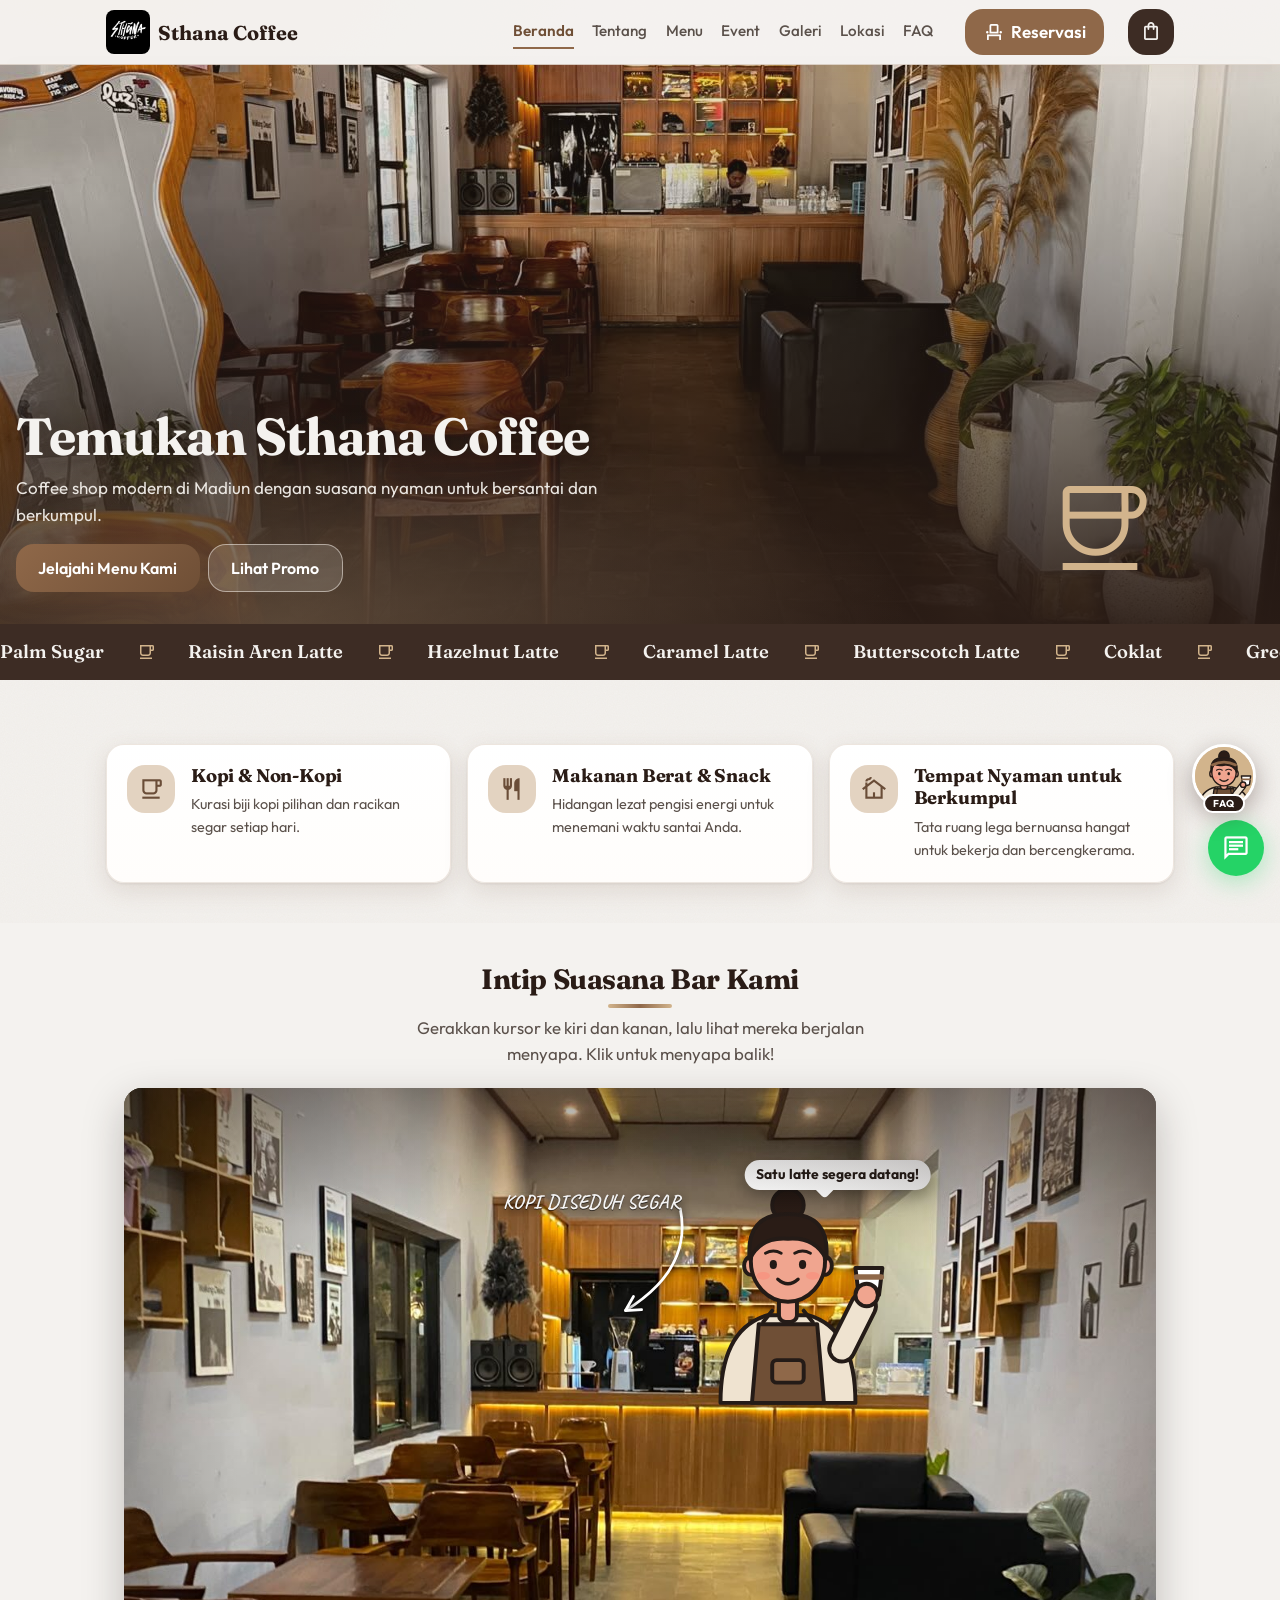
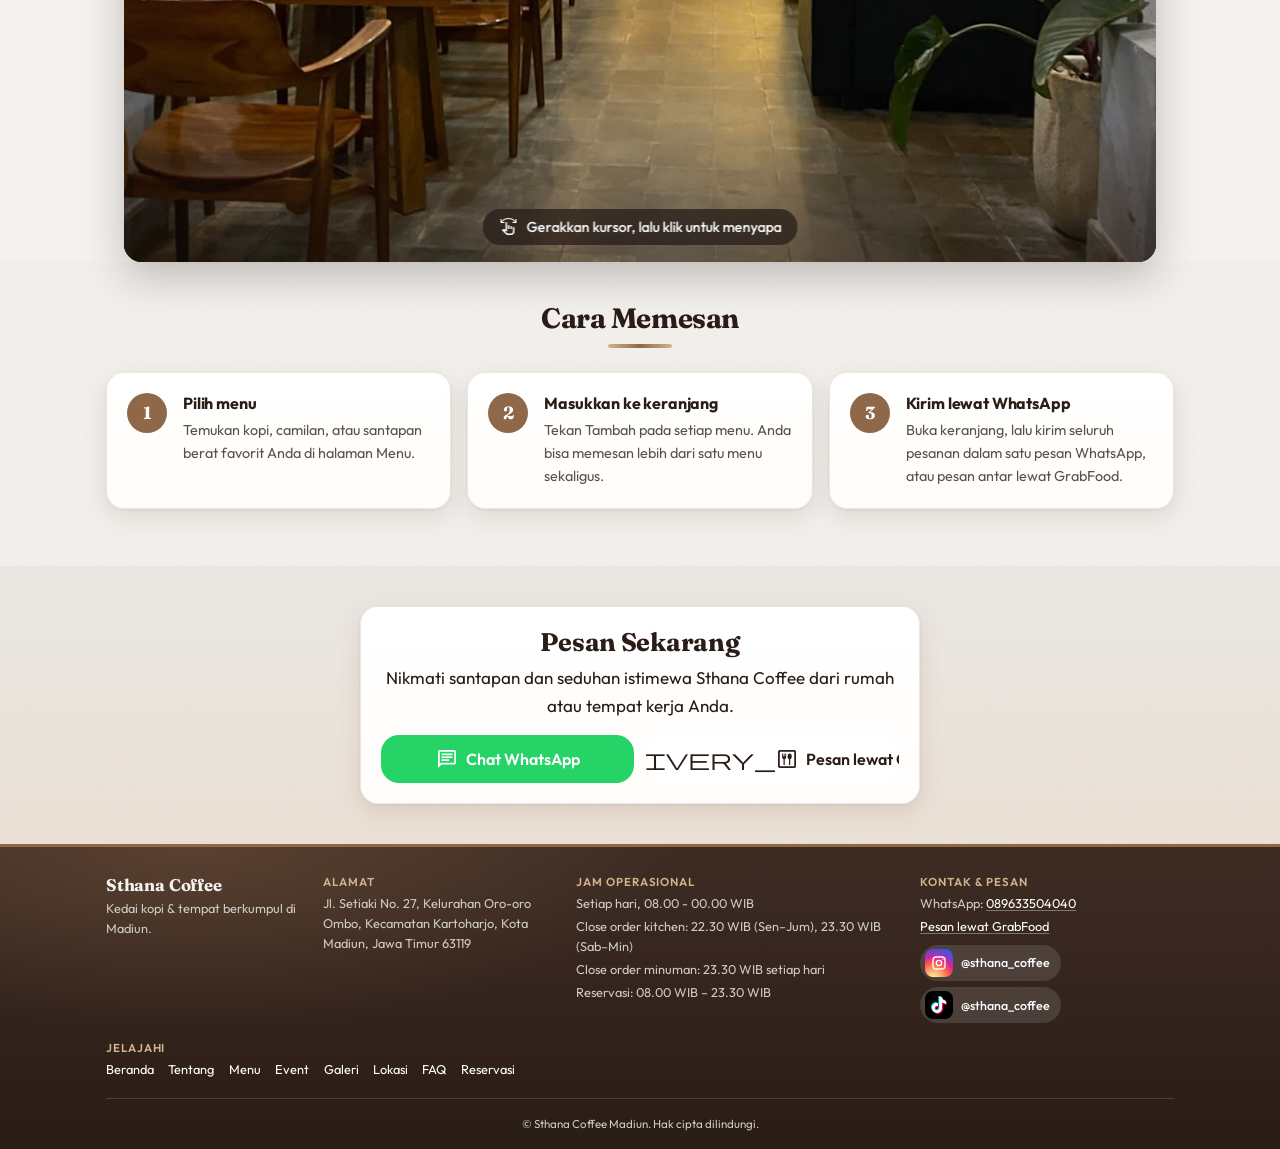
==== commit 0ecfadef: "pindah script inline, perketat CSP" ====
--- a/sthana-coffee-web-v6-kopi/index.html
+++ b/sthana-coffee-web-v6-kopi/index.html
@@ -5,7 +5,7 @@
   <meta name="viewport" content="width=device-width, initial-scale=1">
   <title>Sthana Coffee Madiun | Kopi, Makanan, dan Tempat Nyaman</title>
   <meta name="description" content="Coffee shop modern di Madiun dengan suasana nyaman untuk bersantai dan berkumpul.">
-  <script>try{var r=document.documentElement;if(sessionStorage.getItem('sthana-seen'))r.classList.add('no-loader');if(sessionStorage.getItem('sthana-nav')){r.classList.add('trans-in');sessionStorage.removeItem('sthana-nav')}}catch(e){}</script>
+  <script src="preload.js"></script>
   <link rel="preconnect" href="https://fonts.googleapis.com">
   <link rel="preconnect" href="https://fonts.gstatic.com" crossorigin>
   <link href="https://fonts.googleapis.com/css2?family=Fraunces:ital,opsz,wght@0,9..144,600;0,9..144,700;1,9..144,600&family=Outfit:wght@400;500;600;700&display=swap" rel="stylesheet">
